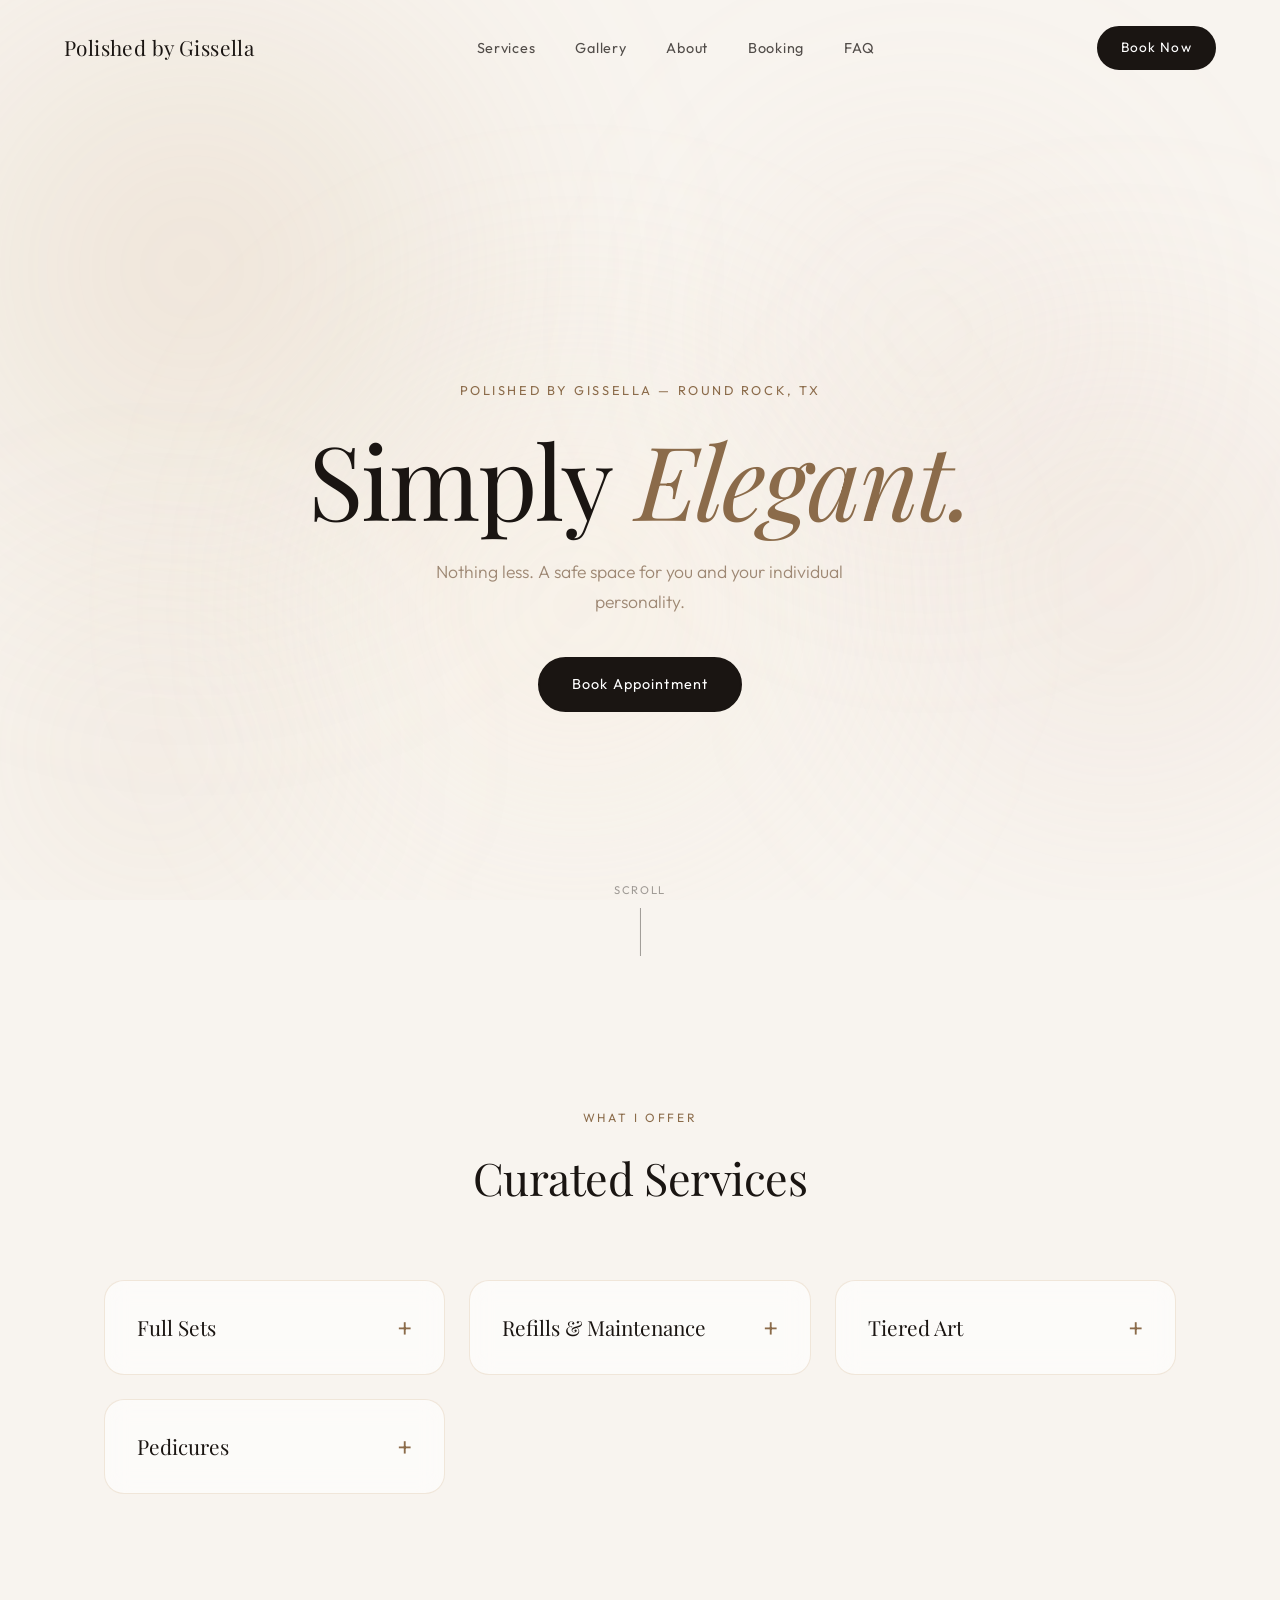
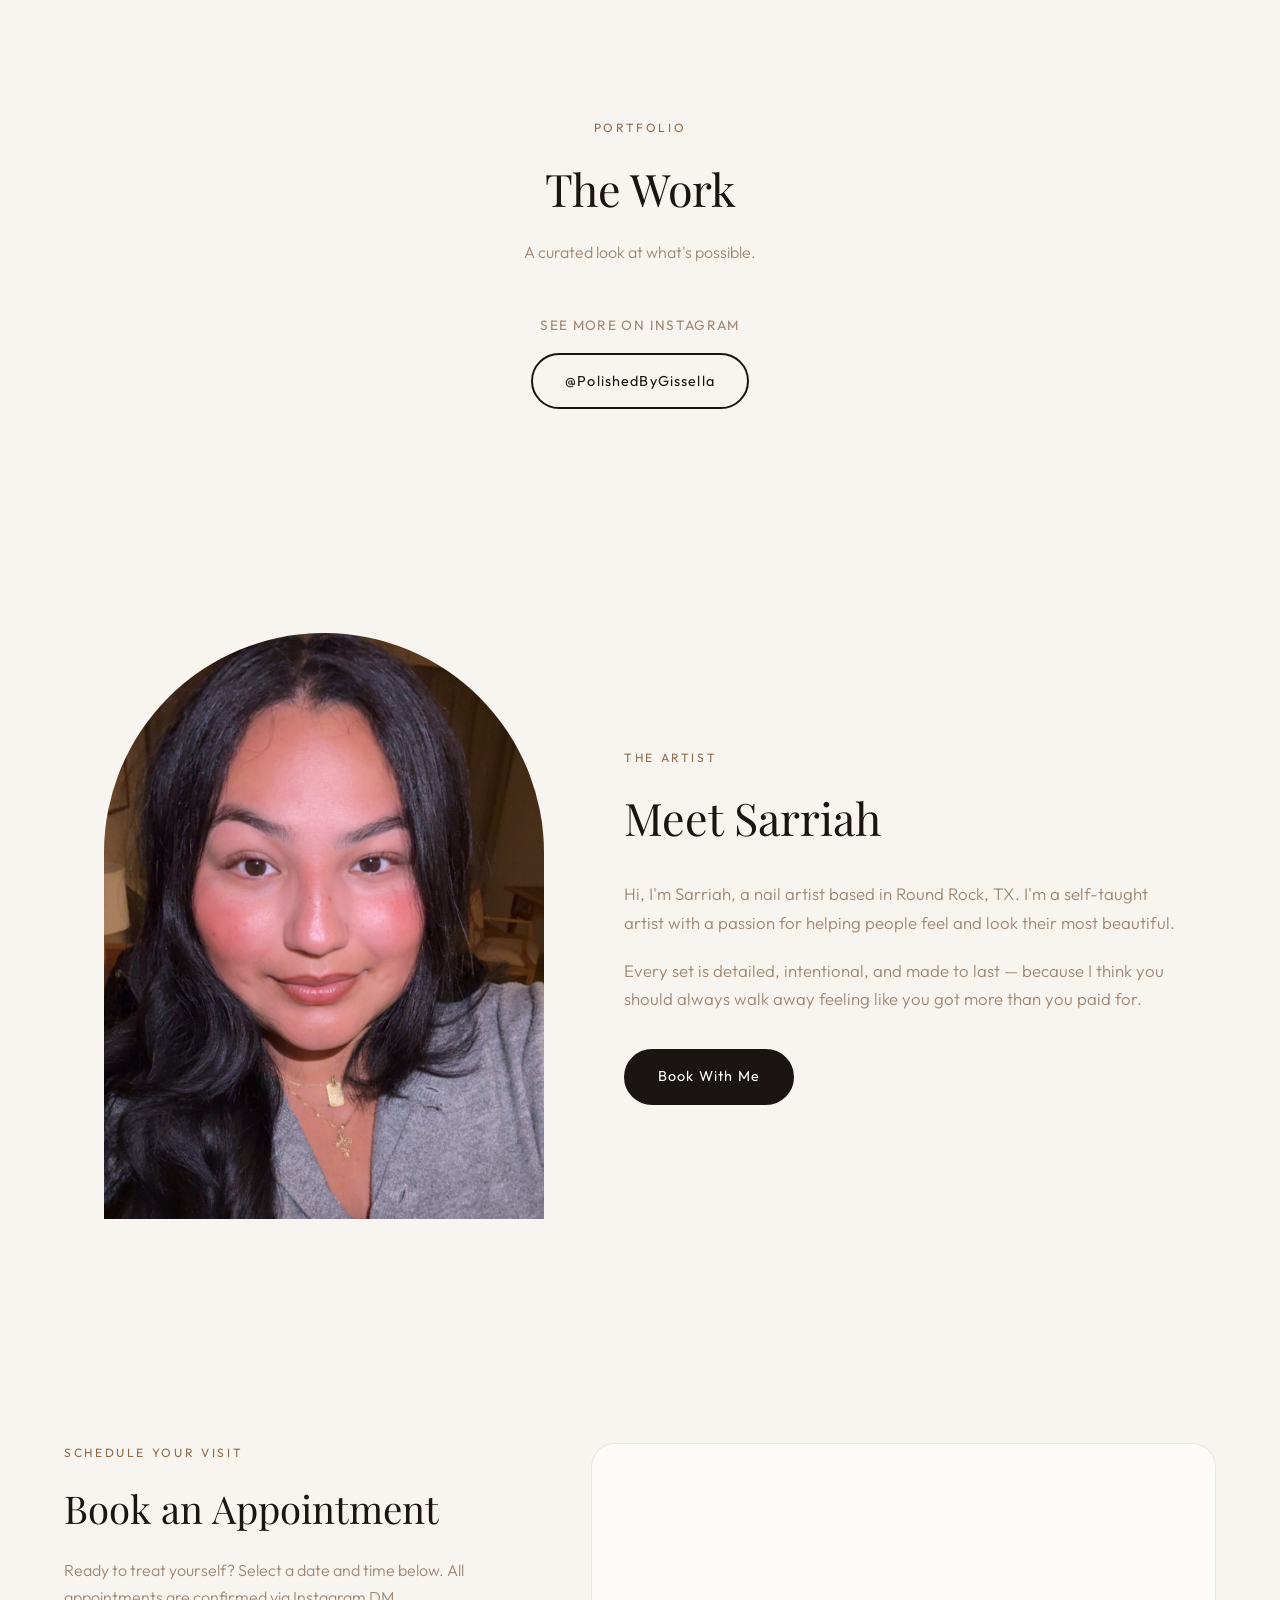
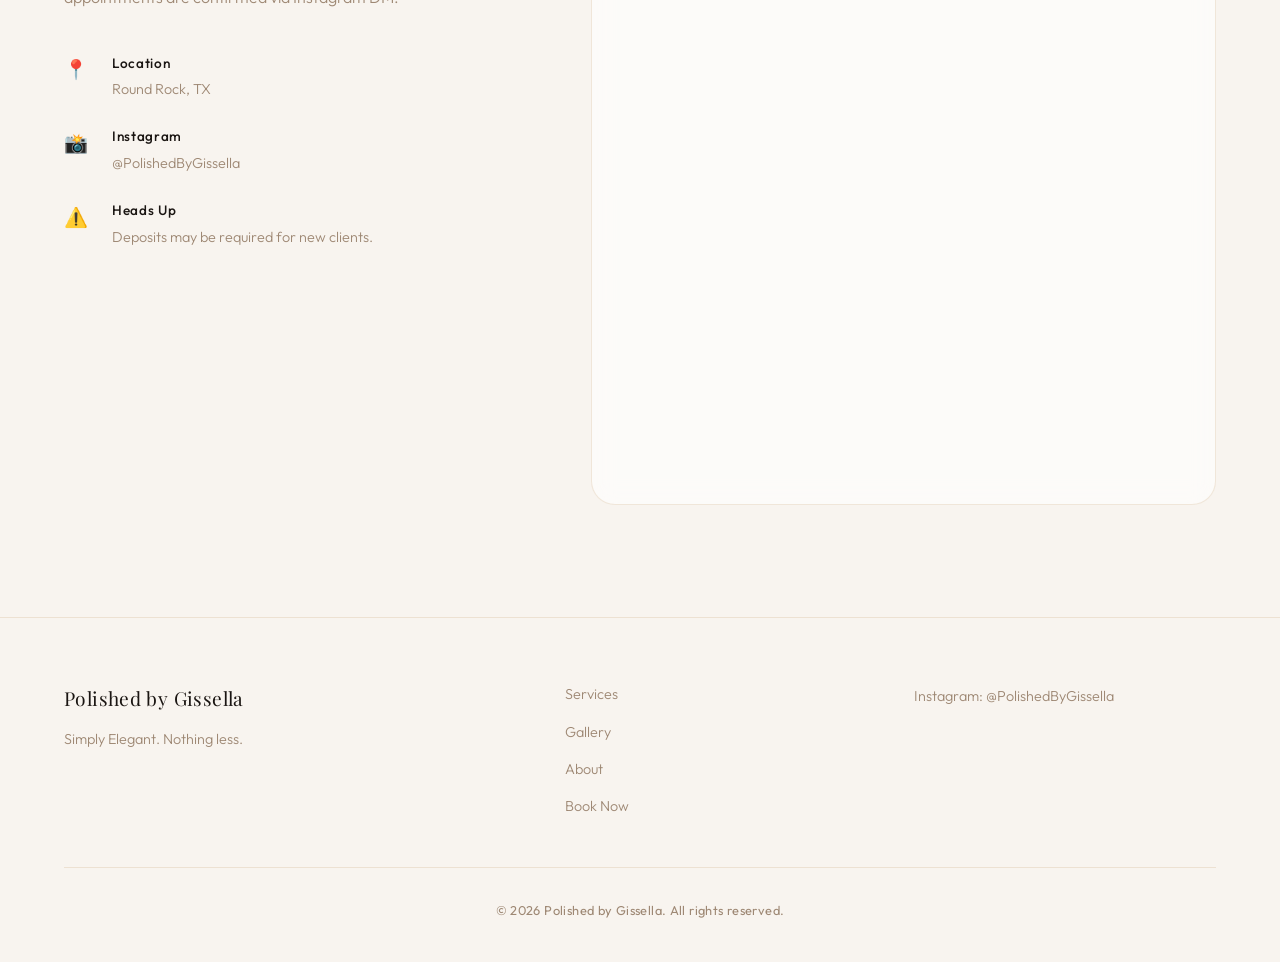
==== index.html @ 9399234a "Add Pedicures, Velvet Hand Treatment, and Polish & Reshape services - New Pedicures card: Dry Russia" ====
<!DOCTYPE html>
<html lang="en">
<head>
    <meta charset="UTF-8">
    <meta name="viewport" content="width=device-width, initial-scale=1.0">
    <title>Polished by Gissella | Simply Elegant</title>

    <!-- ── Open Graph (social media link previews) ── -->
    <!-- IMPORTANT: Replace "https://polishedbygissella.com" with your actual domain once live -->
    <meta property="og:type"        content="website">
    <meta property="og:url"         content="https://polishedbygissella.com/">
    <meta property="og:title"       content="Polished by Gissella | Simply Elegant">
    <meta property="og:description" content="Nail artist based in Round Rock, TX. Gel X, Hard Gel, custom art, and more — at a budget you'll love. Book your appointment today.">
    <meta property="og:image"       content="https://polishedbygissella.com/SarriahClassy.jpeg">
    <meta property="og:image:width"  content="1200">
    <meta property="og:image:height" content="630">
    <meta property="og:site_name"   content="Polished by Gissella">

    <!-- ── Twitter / X Card ── -->
    <meta name="twitter:card"        content="summary_large_image">
    <meta name="twitter:title"       content="Polished by Gissella | Simply Elegant">
    <meta name="twitter:description" content="Nail artist based in Round Rock, TX. Gel X, Hard Gel, custom art, and more — at a budget you'll love. Book your appointment today.">
    <meta name="twitter:image"       content="https://polishedbygissella.com/SarriahClassy.jpeg">

    <!-- ── Local Business Schema ── -->
    <script type="application/ld+json">
    {
      "@context": "https://schema.org",
      "@type": "BeautySalon",
      "name": "Polished by Gissella",
      "description": "Self-taught nail artist based in Round Rock, TX offering Gel X, Hard Gel, Soft Builder Gel, custom nail art, and more at a friendly budget.",
      "url": "https://polishedbygissella.com",
      "logo": "https://polishedbygissella.com/favicon.ico",
      "image": "https://polishedbygissella.com/SarriahClassy.jpeg",
      "telephone": "",
      "priceRange": "$$",
      "address": {
        "@type": "PostalAddress",
        "addressLocality": "Round Rock",
        "addressRegion": "TX",
        "addressCountry": "US"
      },
      "geo": {
        "@type": "GeoCoordinates",
        "latitude": 30.5083,
        "longitude": -97.6789
      },
      "sameAs": [
        "https://www.instagram.com/polishedbygissella"
      ],
      "openingHoursSpecification": {
        "@type": "OpeningHoursSpecification",
        "dayOfWeek": ["Monday","Tuesday","Wednesday","Thursday","Friday","Saturday","Sunday"],
        "description": "By appointment only"
      },
      "hasOfferCatalog": {
        "@type": "OfferCatalog",
        "name": "Nail Services",
        "itemListElement": [
          {
            "@type": "Offer",
            "itemOffered": {
              "@type": "Service",
              "name": "Gel X Full Set",
              "description": "Entire nail extension with a variety of shapes and lengths. Includes all single base solid colors."
            },
            "priceSpecification": {
              "@type": "PriceSpecification",
              "price": "60",
              "priceCurrency": "USD",
              "minPrice": "60"
            }
          },
          {
            "@type": "Offer",
            "itemOffered": {
              "@type": "Service",
              "name": "Hard Gel Full Set",
              "description": "Application on natural nail or extensions. Includes solid colors."
            },
            "priceSpecification": {
              "@type": "PriceSpecification",
              "price": "55",
              "priceCurrency": "USD",
              "minPrice": "55"
            }
          },
          {
            "@type": "Offer",
            "itemOffered": {
              "@type": "Service",
              "name": "Soft Builder Gel Full Set",
              "description": "Rubber based gel on natural nails. Includes solid colors."
            },
            "priceSpecification": {
              "@type": "PriceSpecification",
              "price": "45",
              "priceCurrency": "USD",
              "minPrice": "45"
            }
          },
          {
            "@type": "Offer",
            "itemOffered": {
              "@type": "Service",
              "name": "Hard Gel Refill",
              "description": "Max 2 bookings per set. Includes single base colors."
            },
            "priceSpecification": {
              "@type": "PriceSpecification",
              "price": "45",
              "priceCurrency": "USD",
              "minPrice": "45"
            }
          },
          {
            "@type": "Offer",
            "itemOffered": {
              "@type": "Service",
              "name": "Soft Builder Gel Refill",
              "description": "Max 2 bookings per set. Also used as a Gel X refill."
            },
            "priceSpecification": {
              "@type": "PriceSpecification",
              "price": "35",
              "priceCurrency": "USD",
              "minPrice": "35"
            }
          },
          {
            "@type": "Offer",
            "itemOffered": {
              "@type": "Service",
              "name": "Soak Off / Removal Only",
              "description": "Removal of product along with a dry manicure. My product $20, foreign product $30."
            },
            "priceSpecification": {
              "@type": "PriceSpecification",
              "minPrice": "20",
              "maxPrice": "30",
              "priceCurrency": "USD"
            }
          },
          {
            "@type": "Offer",
            "itemOffered": {
              "@type": "Service",
              "name": "Tiered Nail Art",
              "description": "Custom nail art in 4 tiers ranging from minimal designs to extensive detailed artwork."
            },
            "priceSpecification": {
              "@type": "PriceSpecification",
              "minPrice": "15",
              "priceCurrency": "USD",
              "description": "Starting at base price +$15"
            }
          },
          {
            "@type": "Offer",
            "itemOffered": {
              "@type": "Service",
              "name": "French Tip",
              "description": "Nude color bases with a solid color french tip."
            },
            "priceSpecification": {
              "@type": "PriceSpecification",
              "price": "45",
              "priceCurrency": "USD",
              "minPrice": "45"
            }
          },
          {
            "@type": "Offer",
            "itemOffered": {
              "@type": "Service",
              "name": "Foreign Removal and Full Set",
              "description": "Removal of previous application from another artist followed by a full set."
            },
            "priceSpecification": {
              "@type": "PriceSpecification",
              "price": "45",
              "priceCurrency": "USD",
              "minPrice": "45"
            }
          }
        ]
      }
    }
    </script>

    <link href="https://fonts.googleapis.com/css2?family=Playfair+Display:ital,wght@0,400;0,600;1,400&family=Outfit:wght@300;400;500&display=swap" rel="stylesheet">
    <link rel="icon" type="image/x-icon" href="polishedbygissella.jpg">
    <link rel="stylesheet" href="style.css">
</head>
<body>

    <!-- Page transition overlay -->
    <div class="page-transition" id="pageTransition"></div>

    <!-- Global aura background -->
    <div class="bg-aura" aria-hidden="true">
        <div class="bg-orb bg-orb-1"></div>
        <div class="bg-orb bg-orb-2"></div>
        <div class="bg-orb bg-orb-3"></div>
        <div class="bg-orb bg-orb-4"></div>
        <div class="bg-orb bg-orb-5"></div>
    </div>

    <!-- ========== NAVIGATION ========== -->
    <nav id="navbar">
        <a href="/" class="logo">Polished by Gissella</a>
        <div class="nav-links" id="navLinks">
            <a href="#services">Services</a>
            <a href="#gallery">Gallery</a>
            <a href="#about">About</a>
            <a href="#booking">Booking</a>
            <a href="faq.html">FAQ</a>
        </div>
        <a href="#booking" class="btn btn-nav">Book Now</a>
        <button class="hamburger" id="hamburger" aria-label="Toggle navigation menu">
            <span></span>
            <span></span>
            <span></span>
        </button>
    </nav>

    <!-- ========== HERO ========== -->
    <section class="hero">
        <div class="hero-content">
            <span class="hero-eyebrow reveal-fade">Polished by Gissella — Round Rock, TX</span>
            <h1 class="hero-title">
                <span class="reveal-word">Simply</span> <em class="reveal-word">Elegant.</em>
            </h1>
            <p class="hero-sub reveal-fade" style="--reveal-delay: 0.7s">Nothing less. A safe space for you and your individual personality.</p>
            <a href="#booking" class="btn reveal-fade" style="--reveal-delay: 1s">Book Appointment</a>
        </div>
        <div class="hero-scroll-hint">
            <span>Scroll</span>
            <div class="scroll-line"></div>
        </div>
    </section>

    <!-- ========== SERVICES ========== -->
    <section id="services" class="services fade-in-section">
        <div class="section-header">
            <span class="section-eyebrow">What I Offer</span>
            <h2 class="section-title">Curated Services</h2>
        </div>

        <div class="service-grid">

            <div class="service-card">
                <div class="accordion-header">
                    <h3>Full Sets</h3>
                    <span class="icon">+</span>
                </div>
                <div class="accordion-content">
                    <ul class="service-list">
                        <li>
                            <div class="service-details">
                                <strong>Gel X</strong>
                                Entire nail extension with a variety of shapes & lengths. Includes all single base solid colors.
                            </div>
                            <span class="price">$70+</span>
                        </li>
                        <li>
                            <div class="service-details">
                                <strong>Hard Gel</strong>
                                Application on natural nail. Includes solid colors.
                            </div>
                            <span class="price">$60+</span>
                        </li>
                        <li>
                            <div class="service-details">
                                <strong>Soft Builder Gel</strong>
                                Rubber based gel on natural nails. Includes solid colors.
                            </div>
                            <span class="price">$50+</span>
                        </li>
                    </ul>
                    <div class="service-divider"><span>Also Available</span></div>
                    <ul class="service-list">
                        <li>
                            <div class="service-details">
                                <strong>Velvet Hand Treatment</strong>
                                Sugar scrub, paraffin wax, warm water soak, hand cream &amp; hot towels, and cuticle oil &amp; hand massage.
                            </div>
                            <span class="price">$30</span>
                        </li>
                    </ul>
                </div>
            </div>

            <div class="service-card">
                <div class="accordion-header">
                    <h3>Refills &amp; Maintenance</h3>
                    <span class="icon">+</span>
                </div>
                <div class="accordion-content">
                    <ul class="service-list">
                        <li>
                            <div class="service-details">
                                <strong>Refill | Hard Gel Reset</strong>
                                Max 2 bookings per set. Includes single base colors.
                            </div>
                            <span class="price">$50+</span>
                        </li>
                        <li>
                            <div class="service-details">
                                <strong>Refill | Soft Builder Gel Reset</strong>
                                Max 2 bookings per set. Also used as a Gel X refill.
                            </div>
                            <span class="price">$40+</span>
                        </li>
                        <li>
                            <div class="service-details">
                                <strong>Soak Off/Removal Only</strong>
                                Includes dry manicure. My product: $20 · Foreign product: $30.
                            </div>
                            <span class="price">$20–$30</span>
                        </li>
                    </ul>
                    <div class="service-divider"><span>Also Available</span></div>
                    <ul class="service-list">
                        <li>
                            <div class="service-details">
                                <strong>Velvet Hand Treatment</strong>
                                Sugar scrub, paraffin wax, warm water soak, hand cream &amp; hot towels, and cuticle oil &amp; hand massage.
                            </div>
                            <span class="price">$30</span>
                        </li>
                    </ul>
                </div>
            </div>

            <div class="service-card">
                <div class="accordion-header">
                    <h3>Tiered Art</h3>
                    <span class="icon">+</span>
                </div>
                <div class="accordion-content">
                    <ul class="service-list">
                        <li>
                            <div class="service-details">
                                <strong>Tier 1</strong>
                                Dots, stripes, chrome, cat eye, or simple 2D/3D on 1–2 fingers.
                            </div>
                            <span class="price">Base +$15</span>
                        </li>
                        <li>
                            <div class="service-details">
                                <strong>Tier 2</strong>
                                Everything in Tier 1 plus aura and minimal 2D/3D art on up to 3 fingers.
                            </div>
                            <span class="price">Base +$20</span>
                        </li>
                        <li>
                            <div class="service-details">
                                <strong>Tier 3</strong>
                                Tiers 1 &amp; 2 applied across 4 or more fingers with the addition of foils & stickers.
                            </div>
                            <span class="price">Base +$30</span>
                        </li>
                        <li>
                            <div class="service-details">
                                <strong>Tier 4</strong>
                                Extensive detailed artwork. Please DM inspo before booking.
                            </div>
                            <span class="price">Varies</span>
                        </li>
                    </ul>
                    <div class="service-divider"><span>Also Available</span></div>
                    <ul class="service-list">
                        <li>
                            <div class="service-details">
                                <strong>Velvet Hand Treatment</strong>
                                Sugar scrub, paraffin wax, warm water soak, hand cream &amp; hot towels, and cuticle oil &amp; hand massage.
                            </div>
                            <span class="price">$30</span>
                        </li>
                    </ul>
                </div>
            </div>

            <div class="service-card">
                <div class="accordion-header">
                    <h3>Pedicures</h3>
                    <span class="icon">+</span>
                </div>
                <div class="accordion-content">
                    <div class="service-luxury-note">
                        <strong>Dry Russian Pedicure</strong> — all pedicures use a dry e-file technique for a cleaner, more precise finish and better product adhesion.
                    </div>
                    <ul class="service-list">
                        <li>
                            <div class="service-details">
                                <strong>Basic</strong>
                                Sugar scrub, foot cream, hot towels, and lotion with body oil massage.
                            </div>
                            <span class="price">$80</span>
                        </li>
                        <li>
                            <div class="service-details">
                                <strong>Deluxe</strong>
                                Sugar scrub with citrus oranges, paraffin wax treatment, foot cream with hot towels, and lotion with body oil massage.
                            </div>
                            <span class="price">$100</span>
                        </li>
                        <li>
                            <div class="service-details">
                                <strong>Premiere</strong>
                                Sugar scrub with citrus oranges, hot steam, paraffin wax treatment, foot cream with hot towels, extensive massage with a massage gun, lotion with body oil massage, and complimentary under-eye masks.
                            </div>
                            <span class="price">$120</span>
                        </li>
                    </ul>
                    <div class="service-divider"><span>Also Available</span></div>
                    <ul class="service-list">
                        <li>
                            <div class="service-details">
                                <strong>Polish &amp; Reshape</strong>
                                Shape and polish only — nail-focused refresh, no pedicure.
                            </div>
                            <span class="price">$40</span>
                        </li>
                    </ul>
                </div>
            </div>

        </div>
    </section>

    <!-- ========== GALLERY ========== -->
    <section id="gallery" class="gallery fade-in-section">
        <div class="section-header">
            <span class="section-eyebrow">Portfolio</span>
            <h2 class="section-title">The Work</h2>
            <p class="section-sub">A curated look at what's possible.</p>
        </div>
<behold-widget feed-id="ZrMu24CCkfglsDHA8YZK"></behold-widget>
<script>
  (() => {
    const d=document,s=d.createElement("script");s.type="module";
    s.src="https://w.behold.so/widget.js";d.head.append(s);
  })();
</script>
        <div class="gallery-cta">
            <p>See more on Instagram</p>
            <a href="https://www.instagram.com/polishedbygissella" target="_blank" rel="noopener noreferrer" class="btn btn-outline">@PolishedByGissella</a>
        </div>
    </section>

    <!-- ========== ABOUT ========== -->
    <section id="about" class="about fade-in-section">
        <div class="about-image">
            <img src="sarriahPFP.jpg" alt="Sarriah, Nail Artist at Polished by Gissella">
        </div>
        <div class="about-text">
            <span class="section-eyebrow">The Artist</span>
            <h2>Meet Sarriah</h2>
<p>Hi, I'm Sarriah, a nail artist based in Round Rock, TX. I'm a self-taught artist with a passion for helping people feel and look their most beautiful.</p>
<p>Every set is detailed, intentional, and made to last — because I think you should always walk away feeling like you got more than you paid for.</p>
<a href="#booking" class="btn">Book With Me</a>
        </div>
    </section>

    <!-- ========== BOOKING ========== -->
    <section id="booking" class="booking fade-in-section">
      <div class="booking-inner">
        <div class="booking-info">
            <span class="section-eyebrow">Schedule Your Visit</span>
            <h2>Book an Appointment</h2>
            <p>Ready to treat yourself? Select a date and time below. All appointments are confirmed via Instagram DM.</p>

            <div class="booking-details">
                <div class="booking-detail-item">
                    <span class="detail-icon">&#x1F4CD;</span>
                    <div>
                        <strong>Location</strong>
                        <p>Round Rock, TX</p>
                    </div>
                </div>
                <div class="booking-detail-item">
                    <span class="detail-icon">&#x1F4F8;</span>
                    <div>
                        <strong>Instagram</strong>
                        <p>@PolishedByGissella</p>
                    </div>
                </div>
                <div class="booking-detail-item">
                    <span class="detail-icon">&#x26A0;&#xFE0F;</span>
                    <div>
                        <strong>Heads Up</strong>
                        <p>Deposits may be required for new clients.</p>
                    </div>
                </div>
            </div>
        </div>

        <div class="booking-widget">
            <div class="calendly-inline-widget"
                 data-url="https://calendly.com/polishedbygissella?hide_gdpr_banner=1&background_color=f8f4ef&text_color=1a1512&primary_color=8b6b4a"
                 style="min-width:320px;height:660px;">
            </div>
            <script type="text/javascript" src="https://assets.calendly.com/assets/external/widget.js" async></script>
        </div>
      </div><!-- /.booking-inner -->
    </section>

    <!-- ========== FOOTER ========== -->
    <footer>
        <div class="footer-content">
            <div class="footer-brand">
                <a href="/" class="logo">Polished by Gissella</a>
                <p>Simply Elegant. Nothing less.</p>
            </div>
            <nav class="footer-links" aria-label="Footer navigation">
                <a href="#services">Services</a>
                <a href="#gallery">Gallery</a>
                <a href="#about">About</a>
                <a href="#booking">Book Now</a>
            </nav>
            <div class="footer-social">
                <a href="https://www.instagram.com/polishedbygissella" target="_blank" rel="noopener noreferrer">Instagram: @PolishedByGissella</a>
            </div>
        </div>
        <div class="footer-bottom">
            <p>&copy; 2026 Polished by Gissella. All rights reserved.</p>
        </div>
    </footer>

    <script src="script.js"></script>
</body>
</html>
---- style.css ----
/* ============================================
   POLISHED BY GISSELLA — Style Sheet
   ============================================ */

/* ============================================
   CUSTOM CURSOR
   ============================================ */

/* Main dot */
.cursor-dot {
    position: fixed;
    top: 0;
    left: 0;
    width: 8px;
    height: 8px;
    background: var(--gold, #C9A87C);
    border-radius: 50%;
    pointer-events: none;
    z-index: 9999;
    transition: width 0.2s, height 0.2s, background 0.2s;
    will-change: transform;
}

.cursor-dot.cursor-hover {
    width: 5px;
    height: 5px;
    background: var(--accent, #8B6B4A);
}


/* Trail particles */
.cursor-trail {
    position: fixed;
    top: 0;
    left: 0;
    border-radius: 50%;
    pointer-events: none;
    z-index: 9997;
    background: radial-gradient(circle, rgba(201, 168, 124, 0.7) 0%, rgba(201, 168, 124, 0) 70%);
    transform: translate(-50%, -50%) scale(1);
    opacity: 1;
    transition: transform 0.7s ease-out, opacity 0.7s ease-out;
    will-change: transform, opacity;
}

.cursor-trail--fade {
    transform: translate(-50%, -50%) scale(2.5);
    opacity: 0;
}

/* --- Variables --- */
:root {
    --bg:          #F8F4EF;
    --dark:        #1A1512;
    --accent:      #8B6B4A;
    --gold:        #C9A87C;
    --muted:       #9E8874;
    --card-bg:     rgba(255, 255, 255, 0.6);
    --card-border: rgba(201, 168, 124, 0.25);
    --nav-bg:      rgba(248, 244, 239, 0.88);
    --transition:  0.35s cubic-bezier(0.4, 0, 0.2, 1);
}

/* ============================================
   PAGE TRANSITION OVERLAY
   ============================================ */
.page-transition {
    position: fixed;
    inset: 0;
    background: var(--bg);
    z-index: 99999;
    pointer-events: none;
    opacity: 0;
    transition: opacity 0.5s cubic-bezier(0.4, 0, 0.2, 1);
}

.page-transition.active {
    opacity: 1;
    pointer-events: all;
}

/* ============================================
   TEXT REVEAL ANIMATIONS
   ============================================ */

/* Word slide-up reveal */
.reveal-word {
    display: inline-block;
    opacity: 0;
    transform: translateY(40px);
    animation: wordReveal 0.9s cubic-bezier(0.16, 1, 0.3, 1) forwards;
}

.hero-title .reveal-word:nth-child(1) { animation-delay: 0.2s; }
.hero-title .reveal-word:nth-child(2) { animation-delay: 0.42s; }

@keyframes wordReveal {
    to {
        opacity: 1;
        transform: translateY(0);
    }
}

/* Fade-up for eyebrow, subtitle, button */
.reveal-fade {
    opacity: 0;
    transform: translateY(20px);
    animation: fadeReveal 0.8s cubic-bezier(0.16, 1, 0.3, 1) forwards;
    animation-delay: var(--reveal-delay, 0.1s);
}

.hero-eyebrow.reveal-fade { --reveal-delay: 0.05s; }

@keyframes fadeReveal {
    to {
        opacity: 1;
        transform: translateY(0);
    }
}

/* --- Reset --- */
*, *::before, *::after {
    margin: 0;
    padding: 0;
    box-sizing: border-box;
}

html {
    scroll-behavior: smooth;
    background-color: var(--bg); /* Base canvas so orbs have something to sit on */
}

body {
    background-color: transparent; /* Let html bg show; orbs sit above it */
    color: var(--dark);
    font-family: 'Outfit', sans-serif;
    line-height: 1.7;
    overflow-x: hidden;
}

img {
    display: block;
    max-width: 100%;
}

h1, h2, h3 {
    font-family: 'Playfair Display', serif;
    font-weight: 400;
    color: var(--dark);
}

a {
    color: inherit;
    text-decoration: none;
}

/* ============================================
   NAVIGATION
   ============================================ */
#navbar {
    display: flex;
    align-items: center;
    justify-content: space-between;
    flex-wrap: nowrap;
    gap: 1rem;
    padding: 1.6rem 5%;
    position: fixed;
    top: 0;
    width: 100%;
    z-index: 100;
    transition: background var(--transition), box-shadow var(--transition), padding var(--transition);
}

#navbar.scrolled {
    background: var(--nav-bg);
    backdrop-filter: blur(16px);
    -webkit-backdrop-filter: blur(16px);
    box-shadow: 0 1px 0 var(--card-border);
    padding: 1.1rem 5%;
}

.logo {
    font-family: 'Playfair Display', serif;
    font-size: 1.3rem;
    letter-spacing: 0.02em;
    white-space: nowrap;
}

.nav-links {
    display: flex;
    gap: 2.5rem;
}

.nav-links a {
    font-size: 0.9rem;
    font-weight: 400;
    letter-spacing: 0.05em;
    color: var(--dark);
    opacity: 0.75;
    transition: opacity var(--transition);
}

.nav-links a:hover {
    opacity: 1;
}

/* Shared button styles */
.btn {
    display: inline-block;
    padding: 0.85rem 2rem;
    background: var(--dark);
    color: #fff;
    border-radius: 50px;
    font-family: 'Outfit', sans-serif;
    font-size: 0.9rem;
    font-weight: 400;
    letter-spacing: 0.08em;
    cursor: pointer;
    border: 2px solid var(--dark);
    transition: background var(--transition), color var(--transition), transform var(--transition);
}

.btn:hover {
    background: var(--accent);
    border-color: var(--accent);
    transform: translateY(-2px);
}

.btn-nav {
    padding: 0.55rem 1.4rem;
    font-size: 0.85rem;
}

.btn-outline {
    background: transparent;
    color: var(--dark);
}

.btn-outline:hover {
    background: var(--dark);
    color: #fff;
}

/* Hamburger */
.hamburger {
    display: none;
    flex-direction: column;
    gap: 5px;
    background: none;
    border: none;
    cursor: pointer;
    padding: 4px;
    z-index: 101;
}

.hamburger span {
    display: block;
    width: 24px;
    height: 2px;
    background: var(--dark);
    border-radius: 2px;
    transition: transform var(--transition), opacity var(--transition);
}

.hamburger.open span:nth-child(1) { transform: translateY(7px) rotate(45deg); }
.hamburger.open span:nth-child(2) { opacity: 0; }
.hamburger.open span:nth-child(3) { transform: translateY(-7px) rotate(-45deg); }

/* ============================================
   GLOBAL AURA BACKGROUND
   ============================================ */
.bg-aura {
    position: fixed;
    inset: 0;
    z-index: 0;
    pointer-events: none;
    overflow: hidden;
}

/* All page content must sit above the aura layer */
#navbar,
.hero,
.services,
.gallery,
.about,
.booking,
.page-hero,
.faq-section,
.faq-cta,
footer {
    position: relative;
    z-index: 1;
}

.bg-orb {
    position: absolute;
    border-radius: 50%;
    filter: blur(100px);
    will-change: transform;
}

.bg-orb-1 {
    width: 70vw;
    height: 70vw;
    background: radial-gradient(circle, rgba(201, 168, 124, 0.22) 0%, transparent 65%);
    top: -20%;
    left: -20%;
    animation: bgDrift1 22s infinite alternate ease-in-out;
}

.bg-orb-2 {
    width: 55vw;
    height: 55vw;
    background: radial-gradient(circle, rgba(224, 190, 172, 0.2) 0%, transparent 65%);
    top: 25%;
    right: -15%;
    animation: bgDrift2 28s infinite alternate-reverse ease-in-out;
}

.bg-orb-3 {
    width: 60vw;
    height: 60vw;
    background: radial-gradient(circle, rgba(248, 232, 208, 0.28) 0%, transparent 65%);
    bottom: -10%;
    left: 15%;
    animation: bgDrift3 20s infinite alternate ease-in-out;
}

.bg-orb-4 {
    width: 40vw;
    height: 40vw;
    background: radial-gradient(circle, rgba(201, 168, 124, 0.14) 0%, transparent 65%);
    top: 55%;
    left: -8%;
    animation: bgDrift4 25s infinite alternate-reverse ease-in-out;
}

.bg-orb-5 {
    width: 45vw;
    height: 45vw;
    background: radial-gradient(circle, rgba(232, 205, 185, 0.16) 0%, transparent 65%);
    top: 5%;
    right: 5%;
    animation: bgDrift5 32s infinite alternate ease-in-out;
}

@keyframes bgDrift1 {
    0%   { transform: translate(0, 0)      scale(1); }
    100% { transform: translate(60px, 80px) scale(1.15); }
}
@keyframes bgDrift2 {
    0%   { transform: translate(0, 0)       scale(1); }
    100% { transform: translate(-55px, 65px) scale(1.1); }
}
@keyframes bgDrift3 {
    0%   { transform: translate(0, 0)       scale(1); }
    100% { transform: translate(45px, -70px) scale(1.12); }
}
@keyframes bgDrift4 {
    0%   { transform: translate(0, 0)        scale(1.05); }
    100% { transform: translate(75px, -45px) scale(1); }
}
@keyframes bgDrift5 {
    0%   { transform: translate(0, 0)        scale(1); }
    100% { transform: translate(-65px, 55px) scale(1.08); }
}

/* ============================================
   HERO
   ============================================ */
.hero {
    position: relative;
    min-height: 100vh;
    display: flex;
    align-items: center;
    justify-content: center;
}

.hero-content {
    position: relative;
    z-index: 1;
    text-align: center;
    padding: 0 1.5rem;
    max-width: 780px;
}

.hero-eyebrow {
    display: block;
    font-size: 0.8rem;
    font-weight: 400;
    letter-spacing: 0.2em;
    text-transform: uppercase;
    color: var(--accent);
    margin-bottom: 1.5rem;
}

.hero-title {
    font-size: clamp(3.5rem, 8vw, 7.5rem);
    line-height: 1.05;
    letter-spacing: -0.02em;
    margin-bottom: 1.5rem;
}

.hero-title em {
    font-style: italic;
    color: var(--accent);
}

.hero-sub {
    font-size: 1.1rem;
    font-weight: 300;
    color: var(--muted);
    margin-bottom: 2.5rem;
    max-width: 480px;
    margin-left: auto;
    margin-right: auto;
}

.hero-scroll-hint {
    position: absolute;
    bottom: 2.5rem;
    left: 50%;
    transform: translateX(-50%);
    display: flex;
    flex-direction: column;
    align-items: center;
    gap: 0.5rem;
    opacity: 0.4;
    font-size: 0.7rem;
    letter-spacing: 0.15em;
    text-transform: uppercase;
}

.scroll-line {
    width: 1px;
    height: 48px;
    background: var(--dark);
    animation: scrollPulse 2s infinite;
}

@keyframes scrollPulse {
    0%, 100% { transform: scaleY(1); opacity: 1; }
    50%       { transform: scaleY(0.5); opacity: 0.3; }
}

/* ============================================
   SECTION SHARED STYLES
   ============================================ */
.section-header {
    text-align: center;
    margin-bottom: 4rem;
}

.section-eyebrow {
    display: block;
    font-size: 0.75rem;
    font-weight: 400;
    letter-spacing: 0.22em;
    text-transform: uppercase;
    color: var(--accent);
    margin-bottom: 0.75rem;
}

.section-title {
    font-size: clamp(2rem, 4vw, 2.8rem);
    letter-spacing: -0.01em;
}

.section-sub {
    font-size: 1rem;
    color: var(--muted);
    font-weight: 300;
    margin-top: 0.75rem;
}

/* Fade-in animation */
.fade-in-section {
    opacity: 0;
    transform: translateY(30px);
    transition: opacity 0.7s ease, transform 0.7s ease;
}

.fade-in-section.visible {
    opacity: 1;
    transform: translateY(0);
}

/* ============================================
   SERVICES
   ============================================ */
.services {
    padding: 7rem 5%;
    max-width: 1200px;
    margin: 0 auto;
}

.service-grid {
    display: grid;
    grid-template-columns: repeat(auto-fit, minmax(300px, 1fr));
    gap: 1.5rem;
}

.service-card {
    background: var(--card-bg);
    border-radius: 20px;
    border: 1px solid var(--card-border);
    backdrop-filter: blur(12px);
    -webkit-backdrop-filter: blur(12px);
    overflow: hidden;
    transition: transform var(--transition), box-shadow var(--transition);
}

.service-card:hover {
    transform: translateY(-4px);
    box-shadow: 0 16px 40px rgba(139, 107, 74, 0.1);
}

.accordion-header {
    padding: 1.8rem 2rem;
    display: flex;
    justify-content: space-between;
    align-items: center;
    cursor: pointer;
    user-select: none;
}

.accordion-header h3 {
    font-size: 1.3rem;
    margin: 0;
}

.icon {
    font-size: 1.8rem;
    font-weight: 300;
    color: var(--accent);
    line-height: 1;
    transition: transform var(--transition);
}

.service-card.active .icon {
    transform: rotate(45deg);
}

.accordion-content {
    max-height: 0;
    overflow: hidden;
    opacity: 0;
    padding: 0 2rem;
    transition: max-height 0.4s ease-out, opacity 0.4s ease-out;
}

.service-card.active .accordion-content {
    opacity: 1;
    padding-bottom: 1.8rem;
}

/* Pedicure / luxury note */
.service-luxury-note {
    border-left: 3px solid var(--gold);
    background: rgba(201, 168, 124, 0.08);
    border-radius: 0 8px 8px 0;
    padding: 0.75rem 1rem;
    margin-bottom: 1.2rem;
    font-size: 0.85rem;
    color: var(--muted);
    font-weight: 300;
    line-height: 1.6;
}

.service-luxury-note strong {
    color: var(--accent);
    font-weight: 500;
}

/* Divider between service groups within a card */
.service-divider {
    display: flex;
    align-items: center;
    gap: 0.75rem;
    margin: 1rem 0 0.25rem;
}

.service-divider::before,
.service-divider::after {
    content: '';
    flex: 1;
    height: 1px;
    background: rgba(139, 107, 74, 0.15);
}

.service-divider span {
    font-size: 0.7rem;
    font-weight: 500;
    letter-spacing: 0.18em;
    text-transform: uppercase;
    color: var(--accent);
    white-space: nowrap;
}

.service-list {
    list-style: none;
}

.service-list li {
    display: flex;
    justify-content: space-between;
    align-items: flex-start;
    padding: 1rem 0;
    border-bottom: 1px solid rgba(139, 107, 74, 0.1);
}

.service-list li:last-child {
    border-bottom: none;
}

.service-details {
    padding-right: 1.5rem;
    font-size: 0.9rem;
    color: var(--muted);
}

.service-details strong {
    display: block;
    font-weight: 500;
    color: var(--dark);
    margin-bottom: 0.2rem;
    font-size: 0.95rem;
}

.price {
    font-weight: 500;
    color: var(--accent);
    white-space: nowrap;
    font-size: 0.95rem;
}

/* ============================================
   GALLERY
   ============================================ */
.gallery {
    padding: 7rem 5%;
}

.gallery .section-header {
    max-width: 1200px;
    margin-left: auto;
    margin-right: auto;
    margin-bottom: 3rem;
}

.gallery-grid {
    display: grid;
    grid-template-columns: repeat(3, 1fr);
    grid-template-rows: 280px 280px 280px;
    gap: 12px;
    max-width: 1200px;
    margin: 0 auto 3rem;
}

.gallery-item {
    position: relative;
    overflow: hidden;
    border-radius: 16px;
    background: var(--card-border);
}

.gallery-item.tall {
    grid-row: span 2;
}

.gallery-item.wide {
    grid-column: span 2;
}

.gallery-item img {
    width: 100%;
    height: 100%;
    object-fit: cover;
    transition: transform 0.6s ease;
}

.gallery-item:hover img {
    transform: scale(1.05);
}

.gallery-overlay {
    position: absolute;
    inset: 0;
    background: linear-gradient(to top, rgba(26, 21, 18, 0.3), transparent 60%);
    opacity: 0;
    transition: opacity var(--transition);
}

.gallery-item:hover .gallery-overlay {
    opacity: 1;
}

.gallery-cta {
    display: flex;
    flex-direction: column;
    align-items: center;
    gap: 1rem;
    max-width: 1200px;
    margin: 0 auto;
    text-align: center;
}

.gallery-cta p {
    font-size: 0.85rem;
    letter-spacing: 0.1em;
    text-transform: uppercase;
    color: var(--muted);
}

/* ============================================
   ABOUT
   ============================================ */
.about {
    display: flex;
    align-items: center;
    gap: 5rem;
    padding: 7rem 5%;
    max-width: 1200px;
    margin: 0 auto;
}

.about-image {
    flex: 1;
    min-width: 0;
    max-width: 440px;
    aspect-ratio: 3 / 4;
    border-radius: 220px 220px 0 0;
    overflow: hidden;
    background: #e8dfd3;
    flex-shrink: 0;
}

.about-image img {
    width: 100%;
    height: 100%;
    object-fit: cover;
    object-position: top center;
}

.about-text {
    flex: 1;
    min-width: 0;
}

.about-text h2 {
    font-size: clamp(2rem, 3.5vw, 2.8rem);
    margin-bottom: 1.5rem;
}

.about-text p {
    color: var(--muted);
    font-weight: 300;
    font-size: 1.05rem;
    margin-bottom: 1.2rem;
}

.about-text .btn {
    margin-top: 1rem;
}

/* ============================================
   BOOKING
   ============================================ */
.booking {
    padding: 7rem 5%;
}

.booking-inner {
    display: grid;
    grid-template-columns: 1fr 1.4fr;
    gap: 5rem;
    align-items: start;
    max-width: 1200px;
    margin: 0 auto;
}

.booking-info h2 {
    font-size: clamp(1.8rem, 3vw, 2.5rem);
    margin: 0.75rem 0 1rem;
}

.booking-info > p {
    color: var(--muted);
    font-weight: 300;
    font-size: 1rem;
    margin-bottom: 2.5rem;
}

.booking-details {
    display: flex;
    flex-direction: column;
    gap: 1.5rem;
}

.booking-detail-item {
    display: flex;
    align-items: flex-start;
    gap: 1rem;
}

.detail-icon {
    font-size: 1.2rem;
    width: 2rem;
    flex-shrink: 0;
    padding-top: 0.1rem;
}

.booking-detail-item strong {
    display: block;
    font-size: 0.85rem;
    font-weight: 500;
    letter-spacing: 0.05em;
    margin-bottom: 0.15rem;
}

.booking-detail-item p {
    font-size: 0.9rem;
    color: var(--muted);
    font-weight: 300;
}

.booking-widget {
    background: var(--card-bg);
    border: 1px solid var(--card-border);
    border-radius: 24px;
    overflow: hidden;
    backdrop-filter: blur(12px);
    -webkit-backdrop-filter: blur(12px);
}

/* ============================================
   FOOTER
   ============================================ */
footer {
    border-top: 1px solid var(--card-border);
    padding: 4rem 5% 2.5rem;
}

.footer-content {
    max-width: 1200px;
    margin: 0 auto;
    display: grid;
    grid-template-columns: 1.5fr 1fr 1fr;
    gap: 3rem;
    padding-bottom: 3rem;
    border-bottom: 1px solid var(--card-border);
}

.footer-brand .logo {
    display: inline-block;
    font-size: 1.2rem;
    margin-bottom: 0.75rem;
}

.footer-brand p {
    font-size: 0.9rem;
    color: var(--muted);
    font-weight: 300;
}

.footer-links {
    display: flex;
    flex-direction: column;
    gap: 0.8rem;
}

.footer-links a {
    font-size: 0.9rem;
    color: var(--muted);
    font-weight: 300;
    transition: color var(--transition);
}

.footer-links a:hover {
    color: var(--dark);
}

.footer-social a {
    font-size: 0.9rem;
    color: var(--muted);
    font-weight: 300;
    transition: color var(--transition);
}

.footer-social a:hover {
    color: var(--dark);
}

.footer-bottom {
    max-width: 1200px;
    margin: 0 auto;
    padding-top: 2rem;
    text-align: center;
    font-size: 0.8rem;
    color: var(--muted);
    letter-spacing: 0.03em;
}

/* ============================================
   RESPONSIVE — TABLET (≤ 900px)
   ============================================ */
@media (max-width: 900px) {
    .about {
        flex-direction: column;
        gap: 3rem;
        text-align: center;
    }

    .about-image {
        max-width: 340px;
        margin: 0 auto;
    }

    .booking {
        padding: 5rem 5%;
    }

    .booking-inner {
        grid-template-columns: 1fr;
        gap: 3rem;
    }

    .footer-content {
        grid-template-columns: 1fr 1fr;
        gap: 2rem;
    }

    .footer-brand {
        grid-column: span 2;
    }
}

/* ============================================
   RESPONSIVE — MOBILE (≤ 640px)
   ============================================ */
@media (max-width: 640px) {
    /* Nav */
    .nav-links {
        display: none;
        flex-direction: column;
        position: fixed;
        top: 0;
        left: 0;
        width: 100%;
        height: 100dvh;
        background: var(--bg);
        align-items: center;
        justify-content: center;
        gap: 2.5rem;
        z-index: 99;
    }

    .nav-links.open {
        display: flex;
    }

    .nav-links a {
        font-size: 1.5rem;
        opacity: 1;
    }

    .btn-nav {
        display: none;
    }

    .hamburger {
        display: flex;
    }

    /* Hero */
    .hero-title {
        font-size: clamp(3rem, 13vw, 4.5rem);
    }

    /* Gallery */
    .gallery-grid {
        grid-template-columns: 1fr 1fr;
        grid-template-rows: auto;
    }

    .gallery-item.tall {
        grid-row: span 1;
    }

    .gallery-item.wide {
        grid-column: span 2;
    }

    /* Services */
    .service-grid {
        grid-template-columns: 1fr;
    }

    /* About */
    .about {
        padding: 5rem 5%;
    }

    /* Footer */
    .footer-content {
        grid-template-columns: 1fr;
    }

    .footer-brand {
        grid-column: span 1;
    }
}
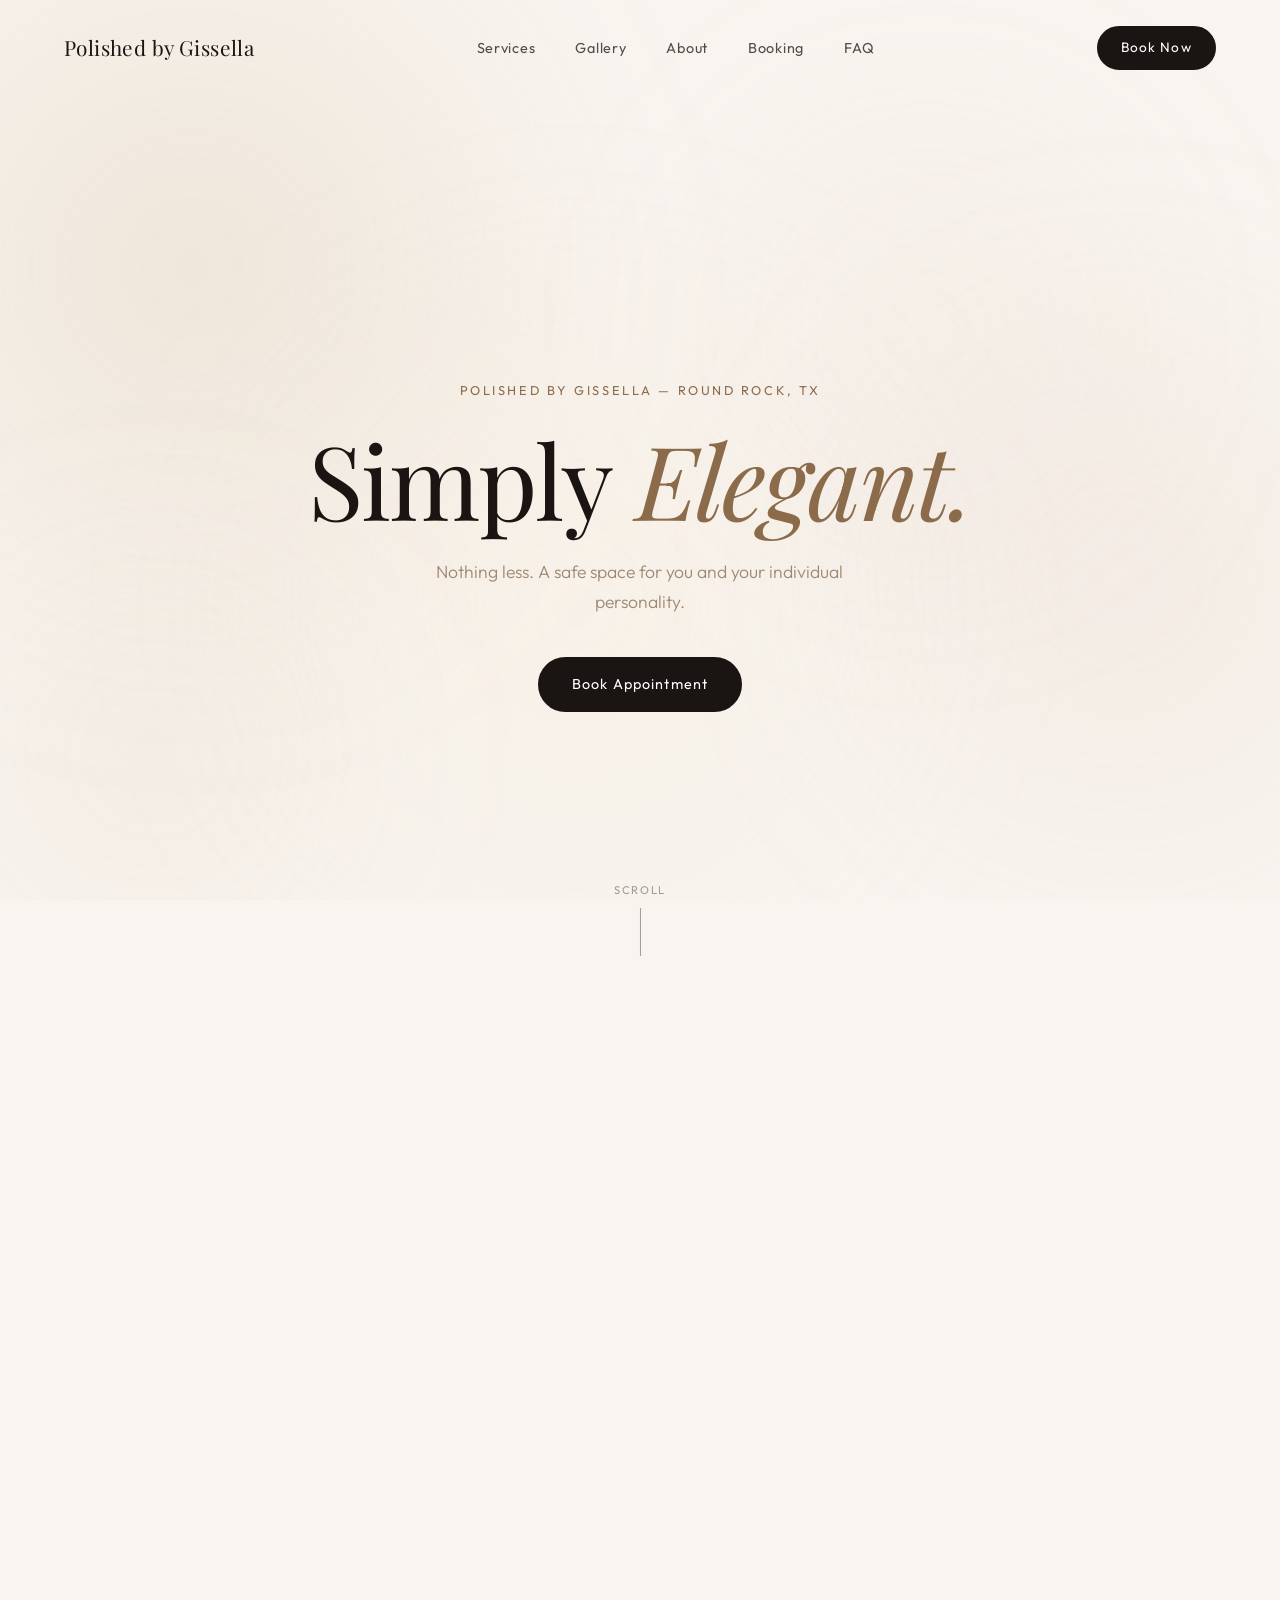
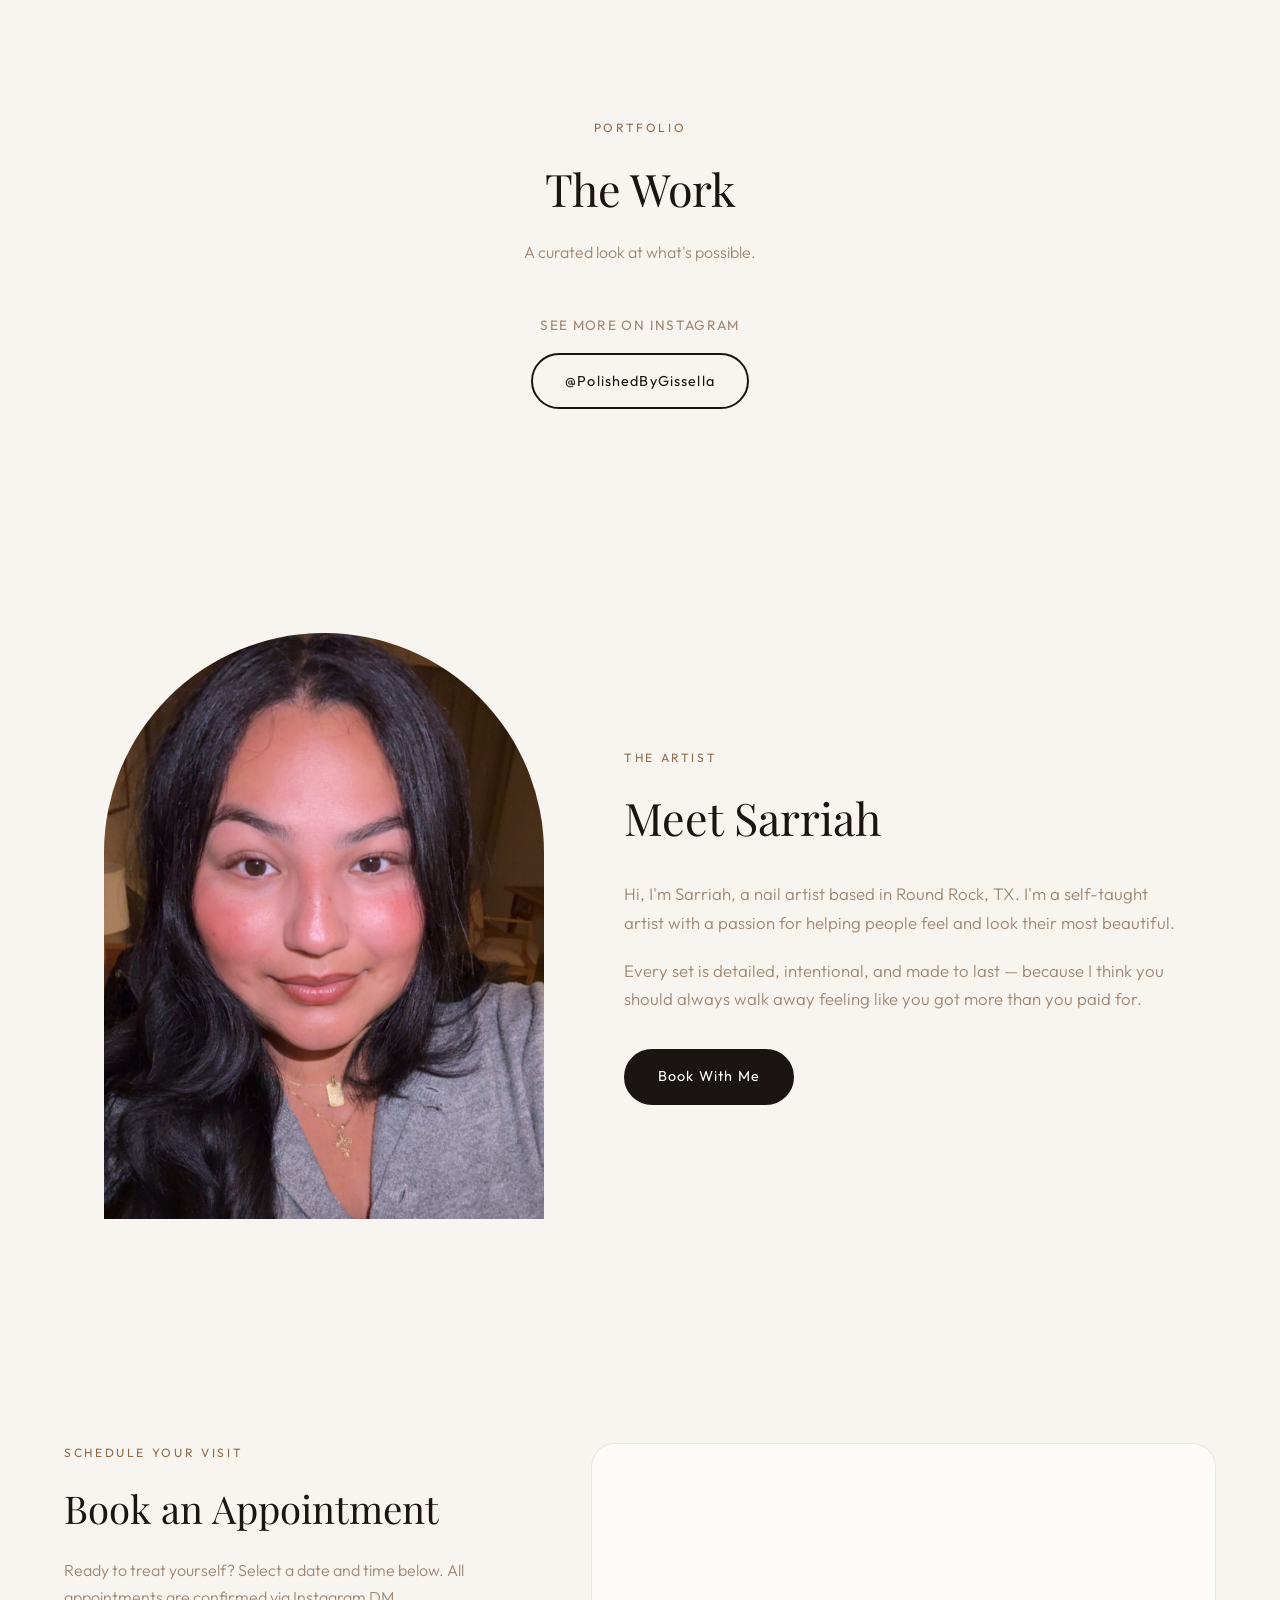
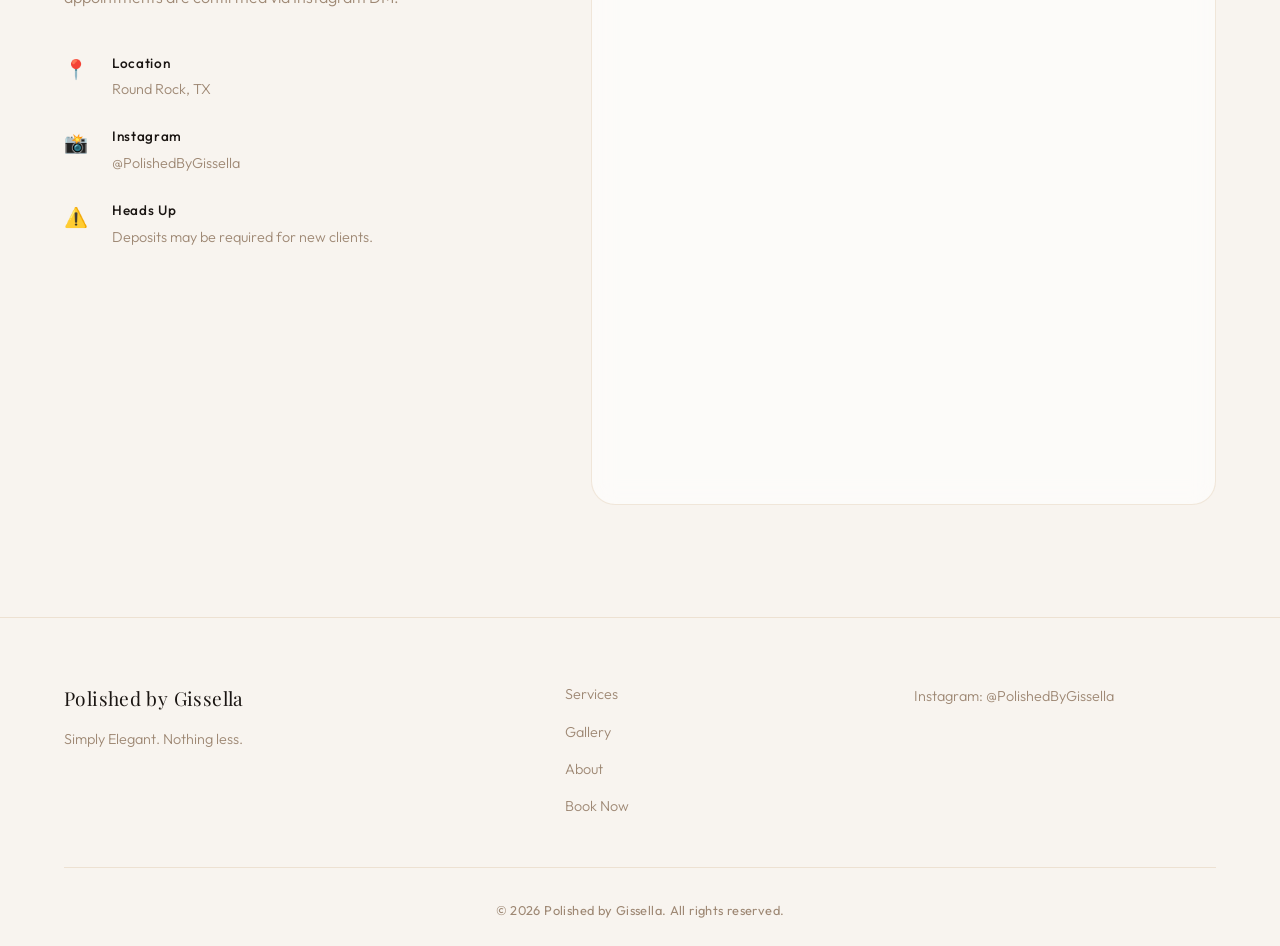
==== commit 31ff3b9a: "Add Russian Manicure included note to all service cards Adds a gold callout block to Full Sets, Refi" ====
--- a/index.html
+++ b/index.html
@@ -255,6 +255,9 @@
                     <span class="icon">+</span>
                 </div>
                 <div class="accordion-content">
+                    <div class="service-luxury-note">
+                        <strong>Russian Manicure included</strong> — precise e-file cuticle prep for cleaner lines, better adhesion, and longer wear.
+                    </div>
                     <ul class="service-list">
                         <li>
                             <div class="service-details">
@@ -297,6 +300,9 @@
                     <span class="icon">+</span>
                 </div>
                 <div class="accordion-content">
+                    <div class="service-luxury-note">
+                        <strong>Russian Manicure included</strong> — precise e-file cuticle prep for cleaner lines, better adhesion, and longer wear.
+                    </div>
                     <ul class="service-list">
                         <li>
                             <div class="service-details">
@@ -339,6 +345,9 @@
                     <span class="icon">+</span>
                 </div>
                 <div class="accordion-content">
+                    <div class="service-luxury-note">
+                        <strong>Russian Manicure included</strong> — precise e-file cuticle prep for cleaner lines, better adhesion, and longer wear.
+                    </div>
                     <ul class="service-list">
                         <li>
                             <div class="service-details">
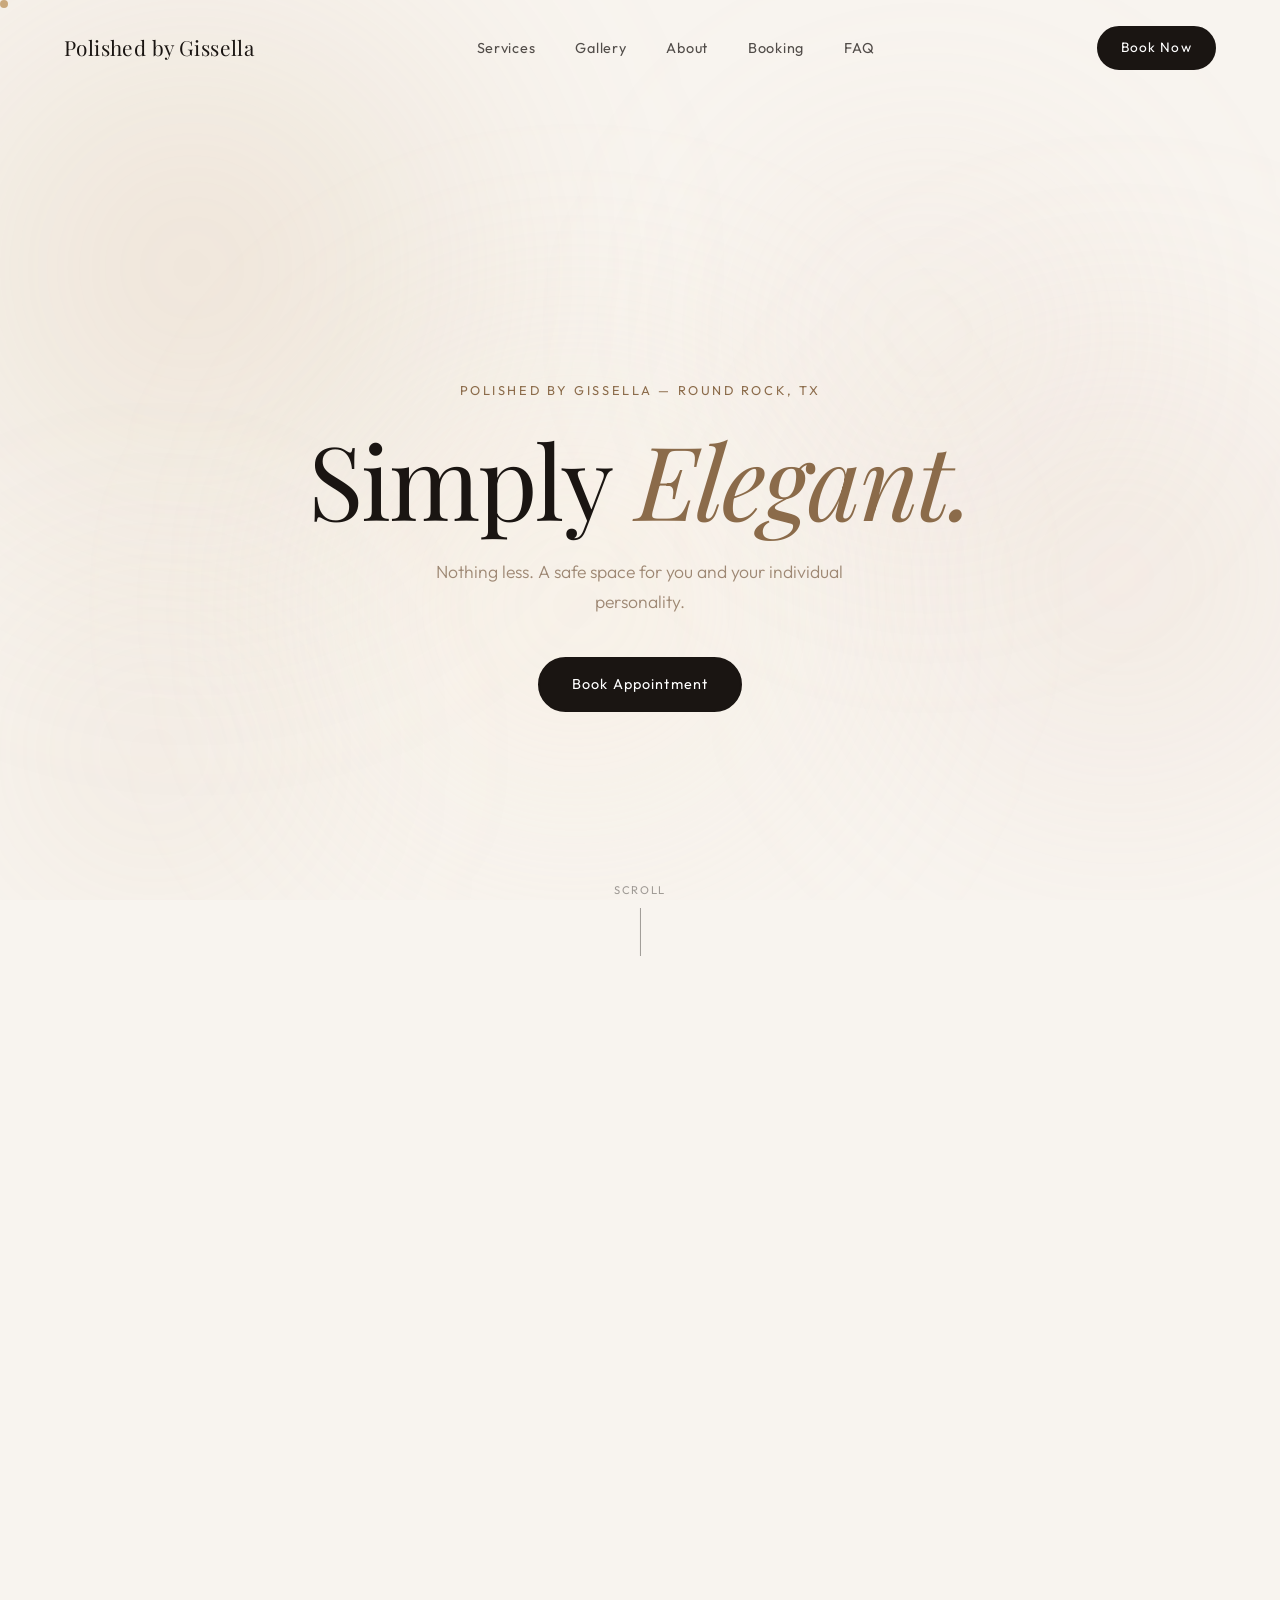
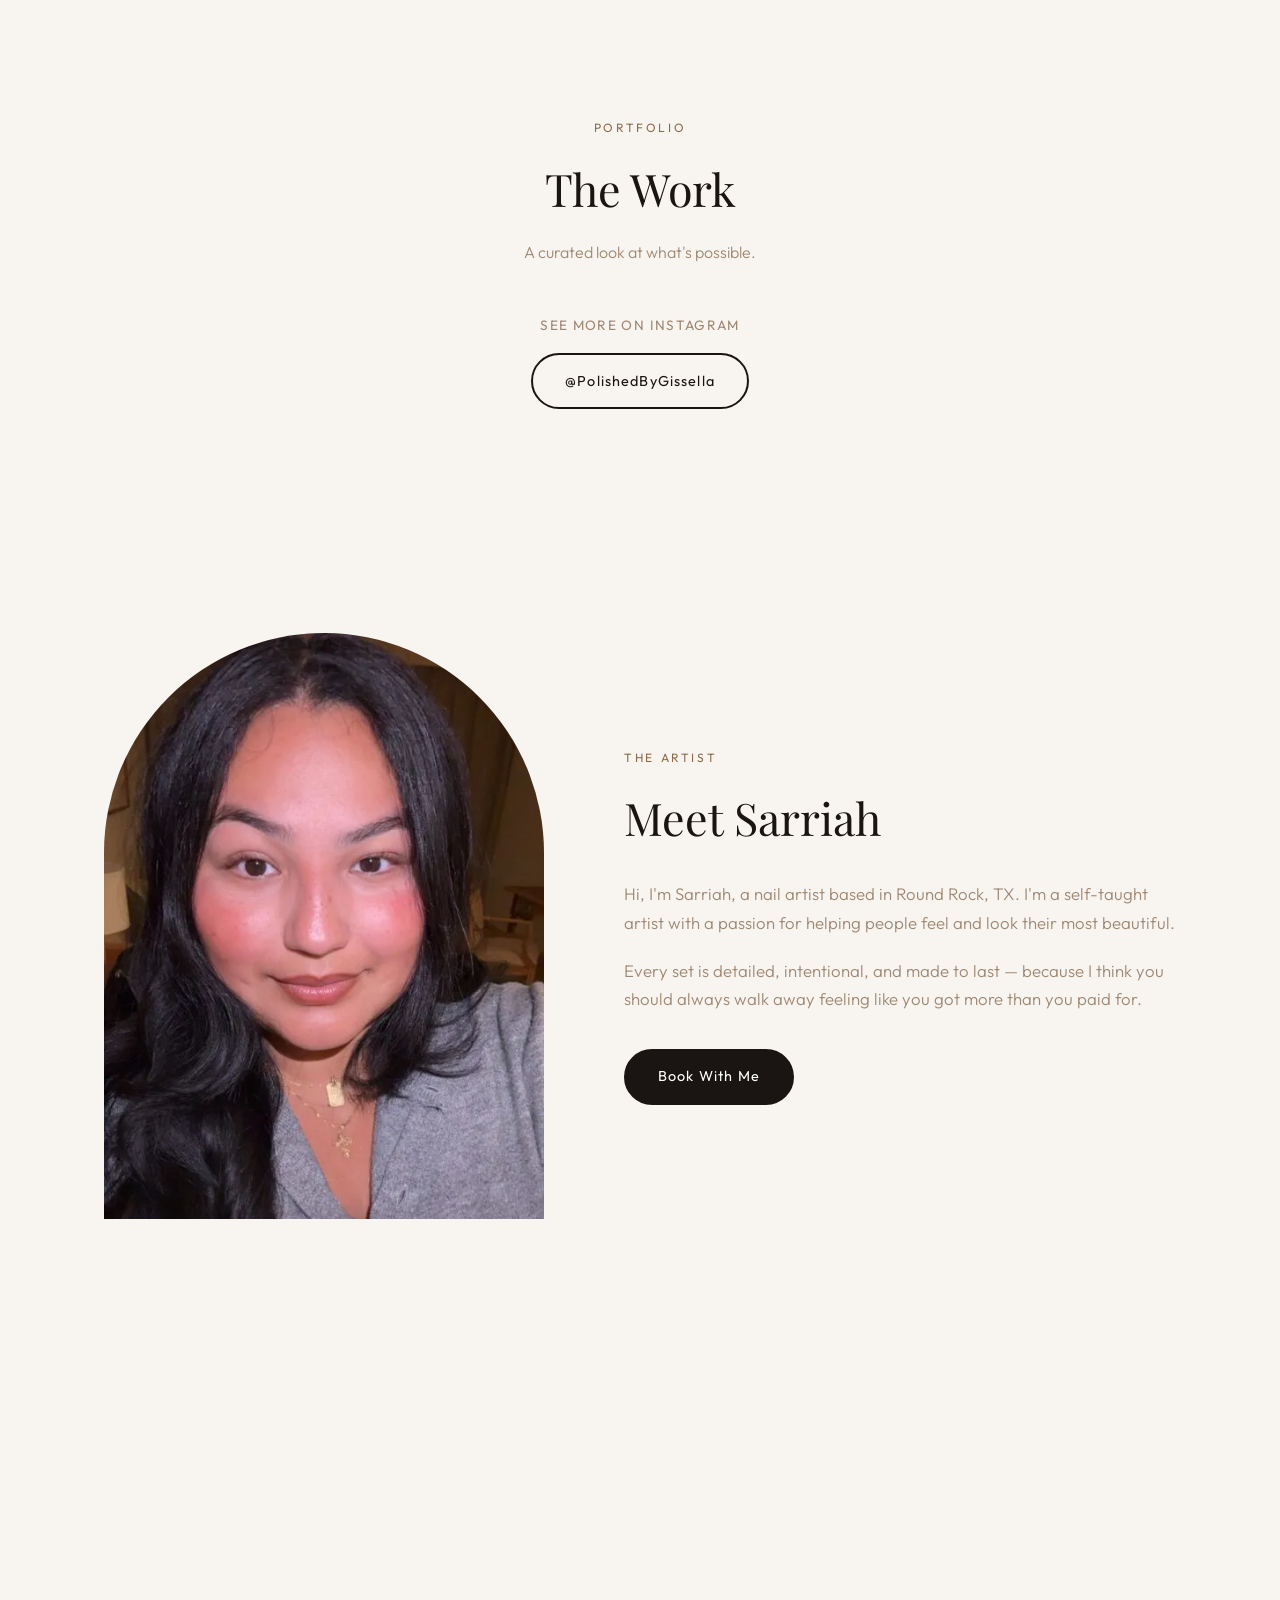
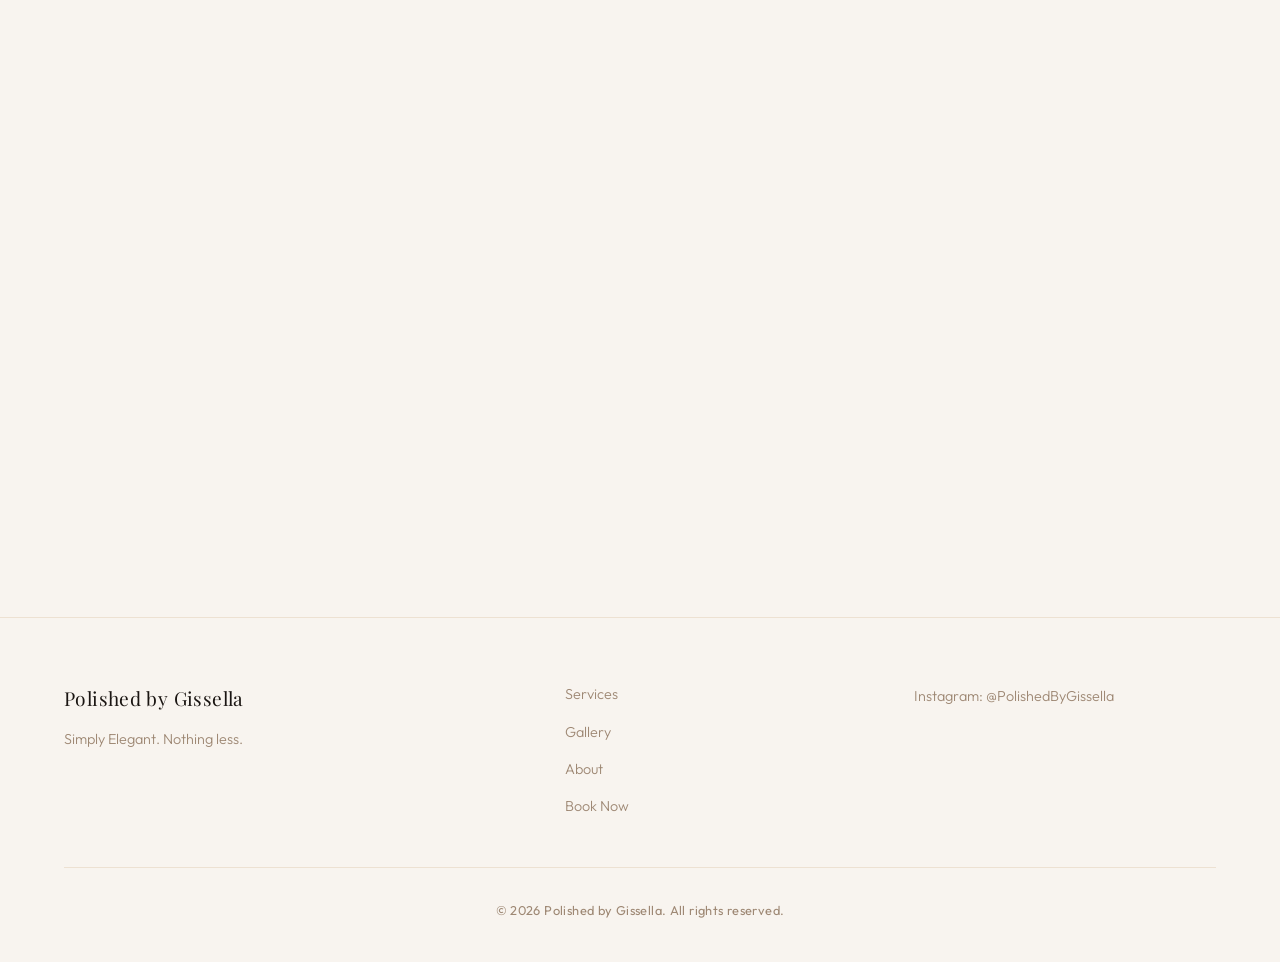
==== commit 746c63ac: "fixed "slow" aspect on certain devices. Also changed the way backend loads font and animations." ====
--- a/index.html
+++ b/index.html
@@ -188,6 +188,12 @@
     }
     </script>
 
+    <!-- Preconnect to external origins to eliminate extra DNS/TCP handshake latency -->
+    <link rel="preconnect" href="https://fonts.googleapis.com">
+    <link rel="preconnect" href="https://fonts.gstatic.com" crossorigin>
+    <link rel="preconnect" href="https://w.behold.so">
+    <link rel="preconnect" href="https://assets.calendly.com">
+
     <link href="https://fonts.googleapis.com/css2?family=Playfair+Display:ital,wght@0,400;0,600;1,400&family=Outfit:wght@300;400;500&display=swap" rel="stylesheet">
     <link rel="icon" type="image/x-icon" href="polishedbygissella.jpg">
     <link rel="stylesheet" href="style.css">
@@ -462,7 +468,11 @@
     <!-- ========== ABOUT ========== -->
     <section id="about" class="about fade-in-section">
         <div class="about-image">
-            <img src="sarriahPFP.jpg" alt="Sarriah, Nail Artist at Polished by Gissella">
+            <picture>
+                <source srcset="sarriahPFP.webp" type="image/webp">
+                <img src="sarriahPFP.jpg" alt="Sarriah, Nail Artist at Polished by Gissella"
+                     width="500" height="889" loading="lazy">
+            </picture>
         </div>
         <div class="about-text">
             <span class="section-eyebrow">The Artist</span>
--- a/style.css
+++ b/style.css
@@ -275,6 +275,8 @@
     z-index: 0;
     pointer-events: none;
     overflow: hidden;
+    /* Isolate paint/layout so orb repaints don't trigger the rest of the page */
+    contain: layout style;
 }
 
 /* All page content must sit above the aura layer */
@@ -363,6 +365,22 @@
 @keyframes bgDrift5 {
     0%   { transform: translate(0, 0)        scale(1); }
     100% { transform: translate(-65px, 55px) scale(1.08); }
+}
+
+/* Respect the OS "reduce motion" preference — pause all decorative animations */
+@media (prefers-reduced-motion: reduce) {
+    .bg-orb,
+    .scroll-line,
+    .cursor-trail {
+        animation: none !important;
+        transition: none !important;
+    }
+    .reveal-word,
+    .reveal-fade {
+        animation: none !important;
+        opacity: 1 !important;
+        transform: none !important;
+    }
 }
 
 /* ============================================
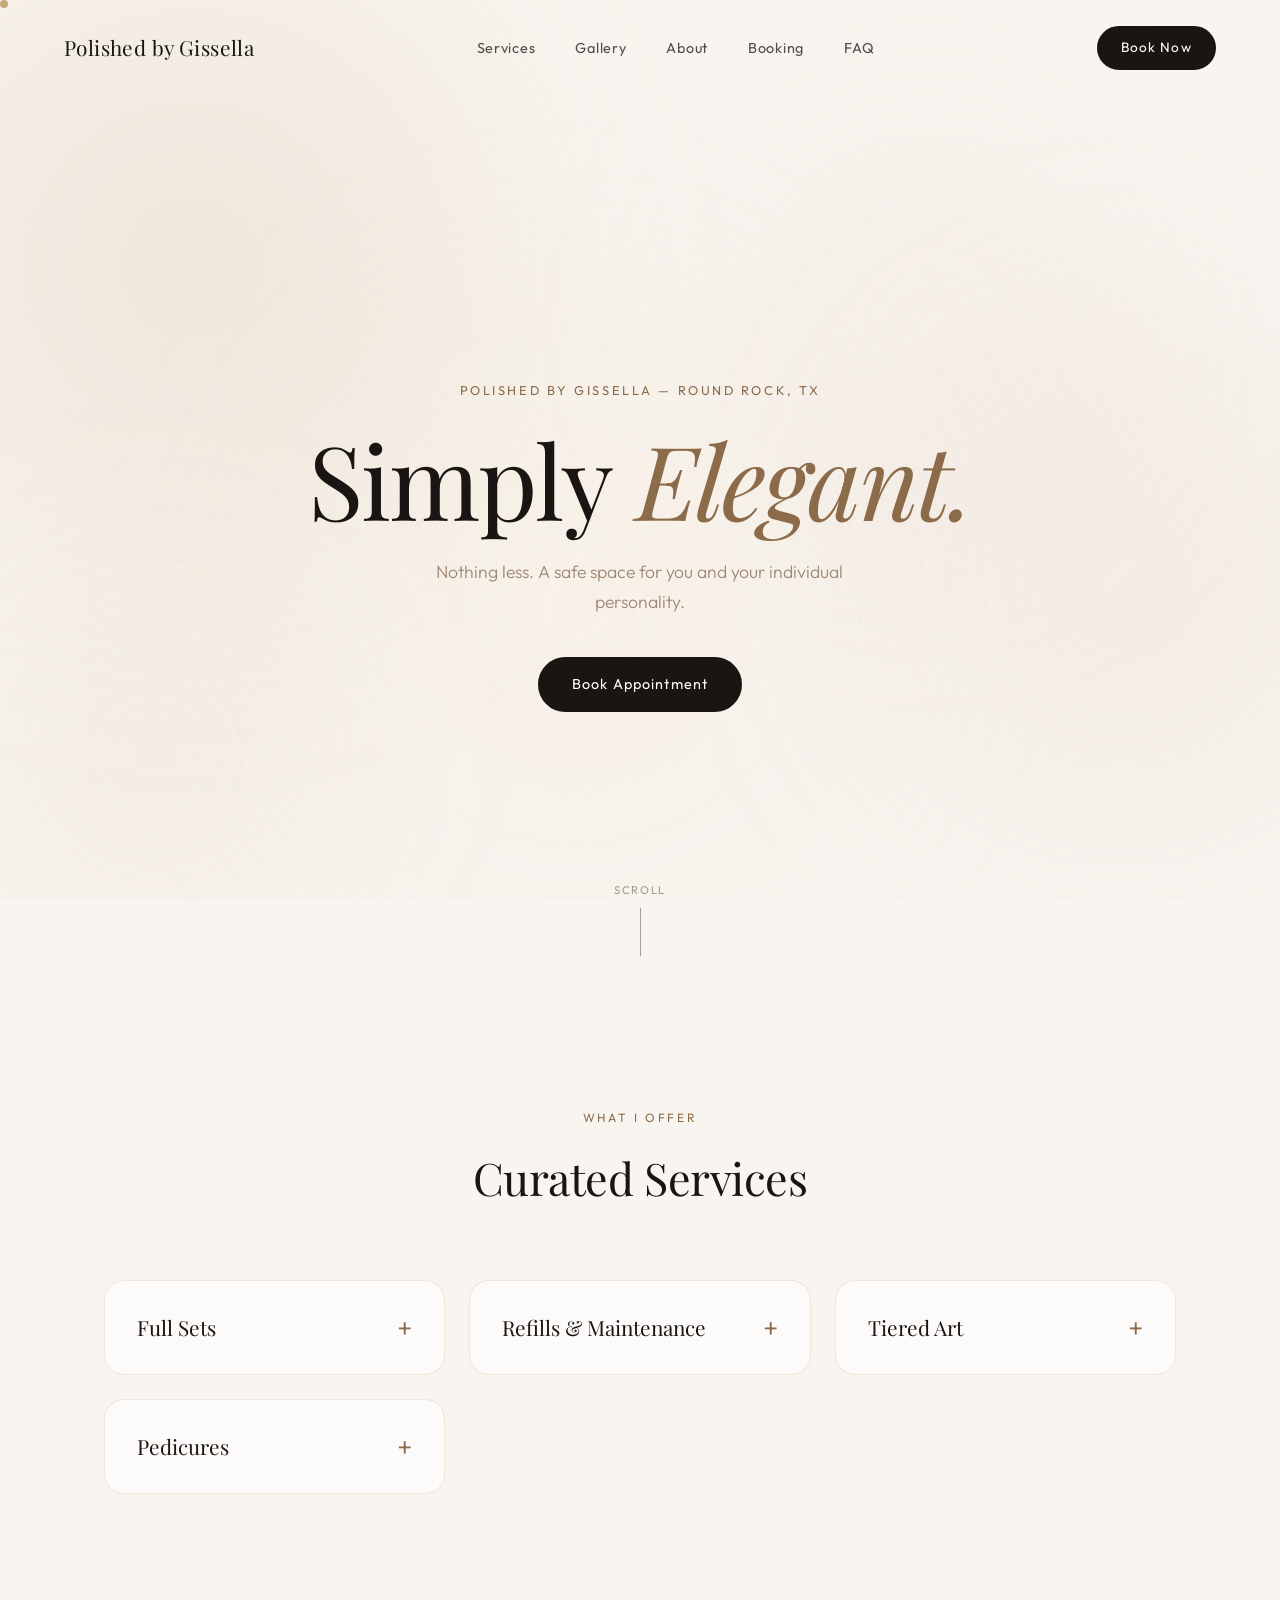
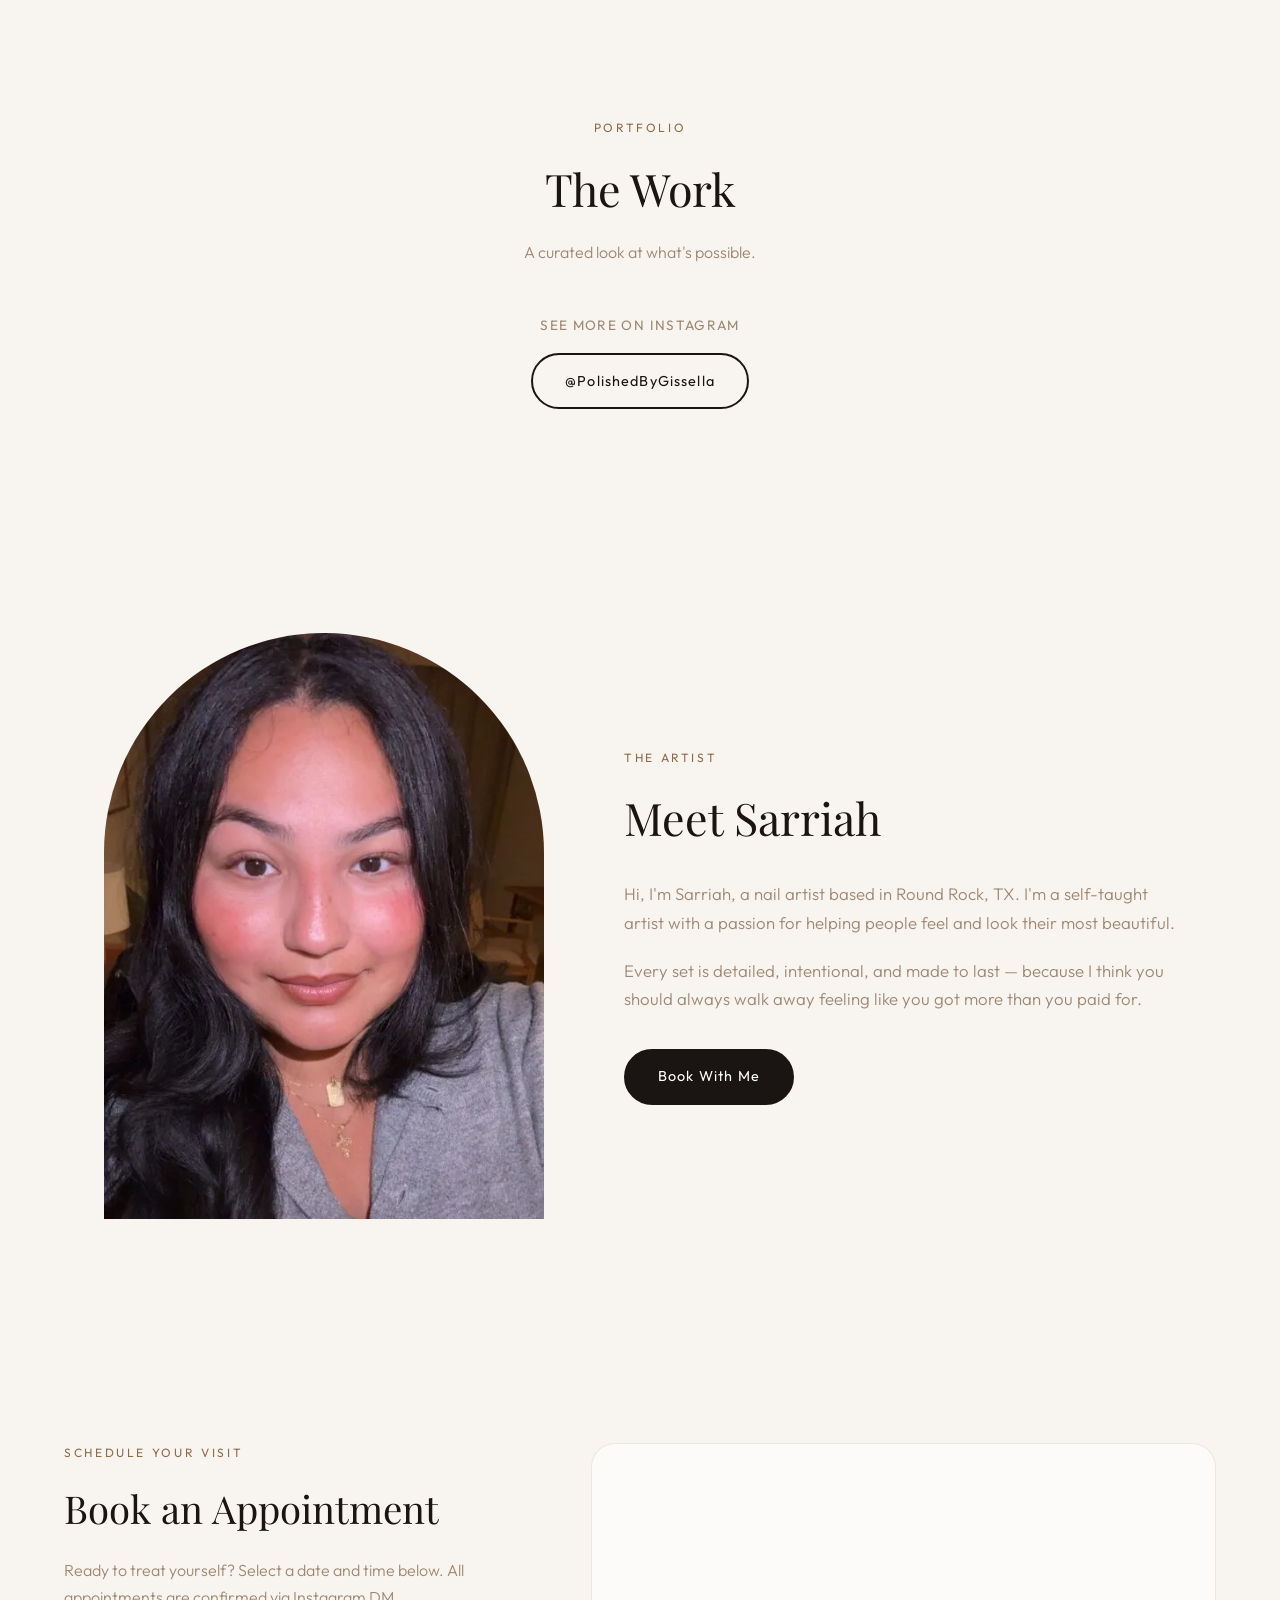
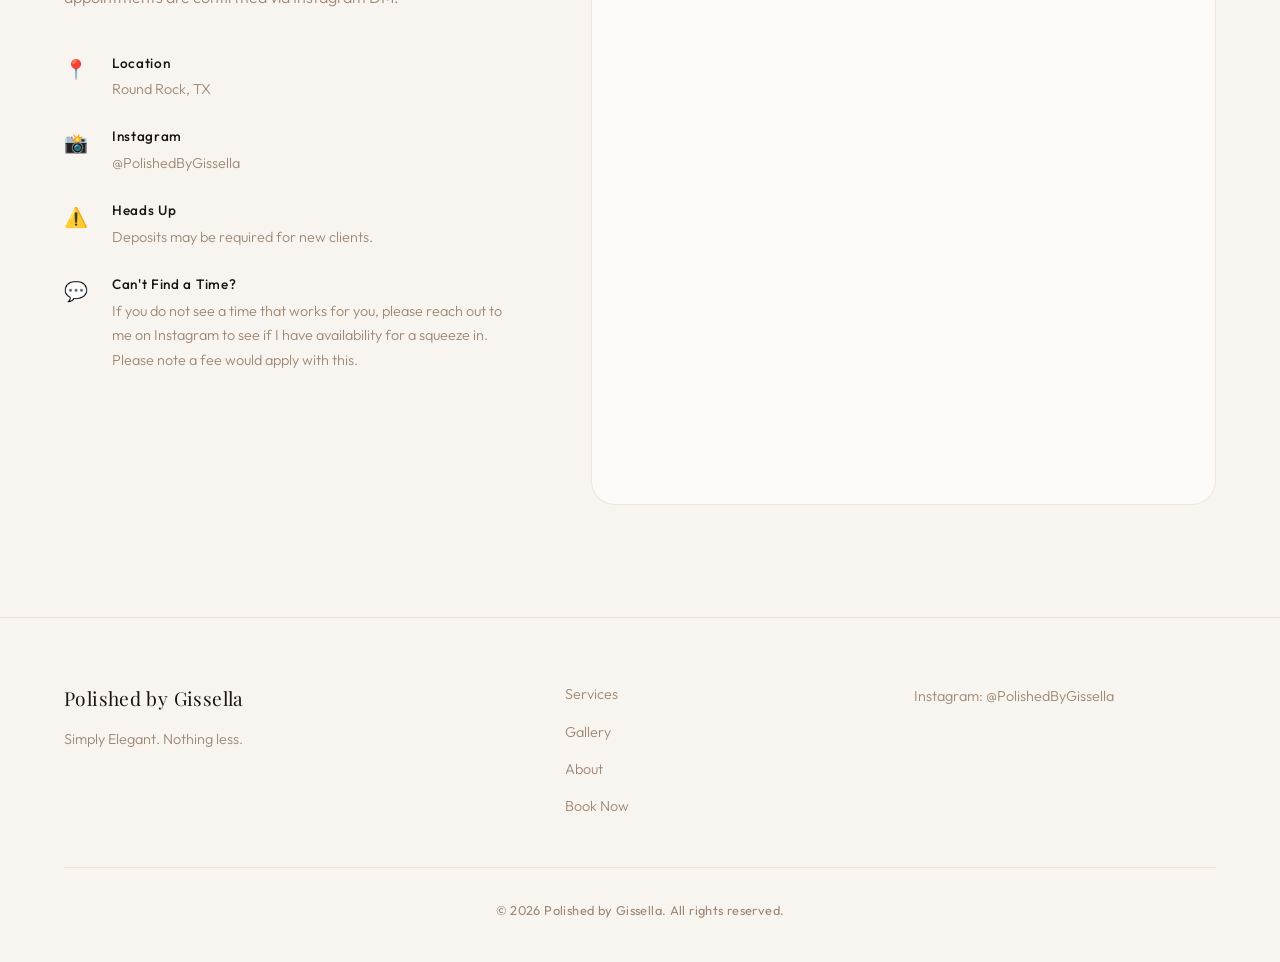
==== commit 6a37bc84: "Add squeeze-in booking note to booking section Co-Authored-By: Claude Sonnet 4.6 <noreply@anthropic." ====
--- a/index.html
+++ b/index.html
@@ -513,6 +513,13 @@
                         <p>Deposits may be required for new clients.</p>
                     </div>
                 </div>
+                <div class="booking-detail-item">
+                    <span class="detail-icon">&#x1F4AC;</span>
+                    <div>
+                        <strong>Can't Find a Time?</strong>
+                        <p>If you do not see a time that works for you, please reach out to me on Instagram to see if I have availability for a squeeze in. Please note a fee would apply with this.</p>
+                    </div>
+                </div>
             </div>
         </div>
 
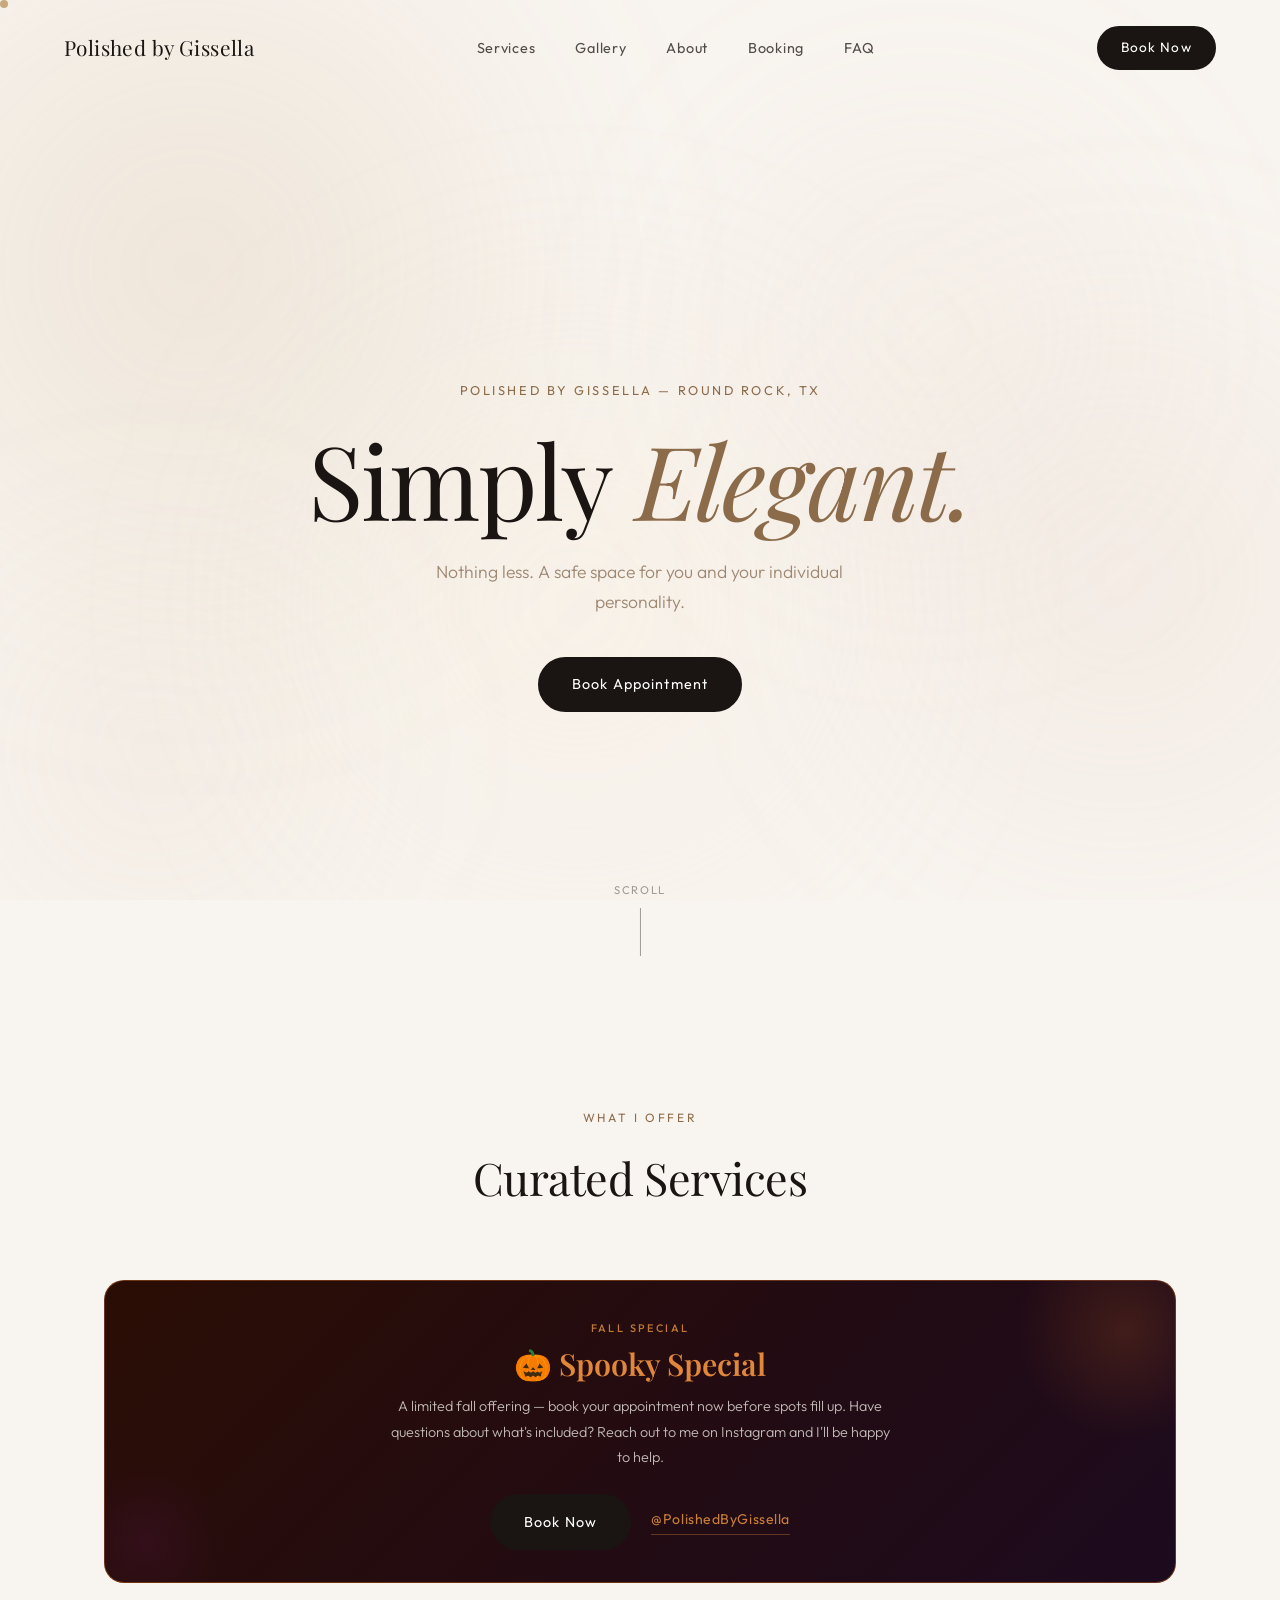
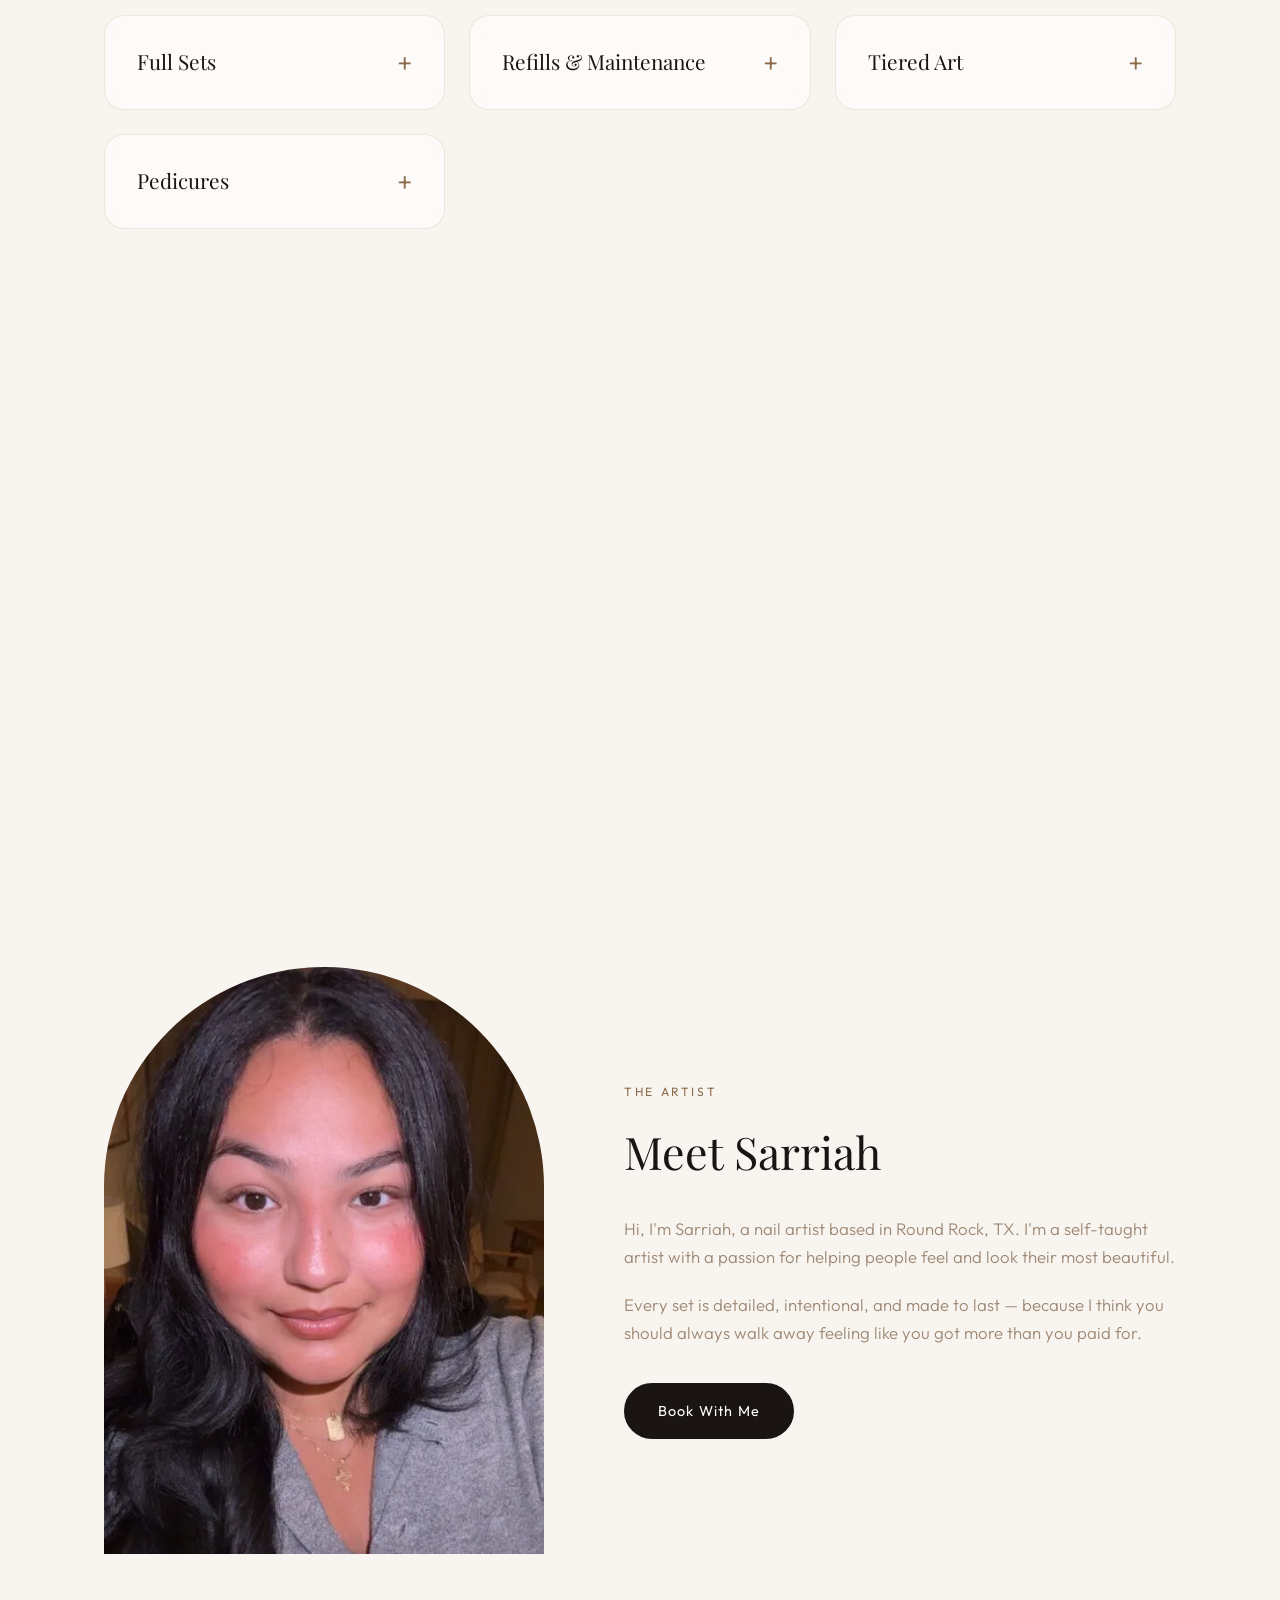
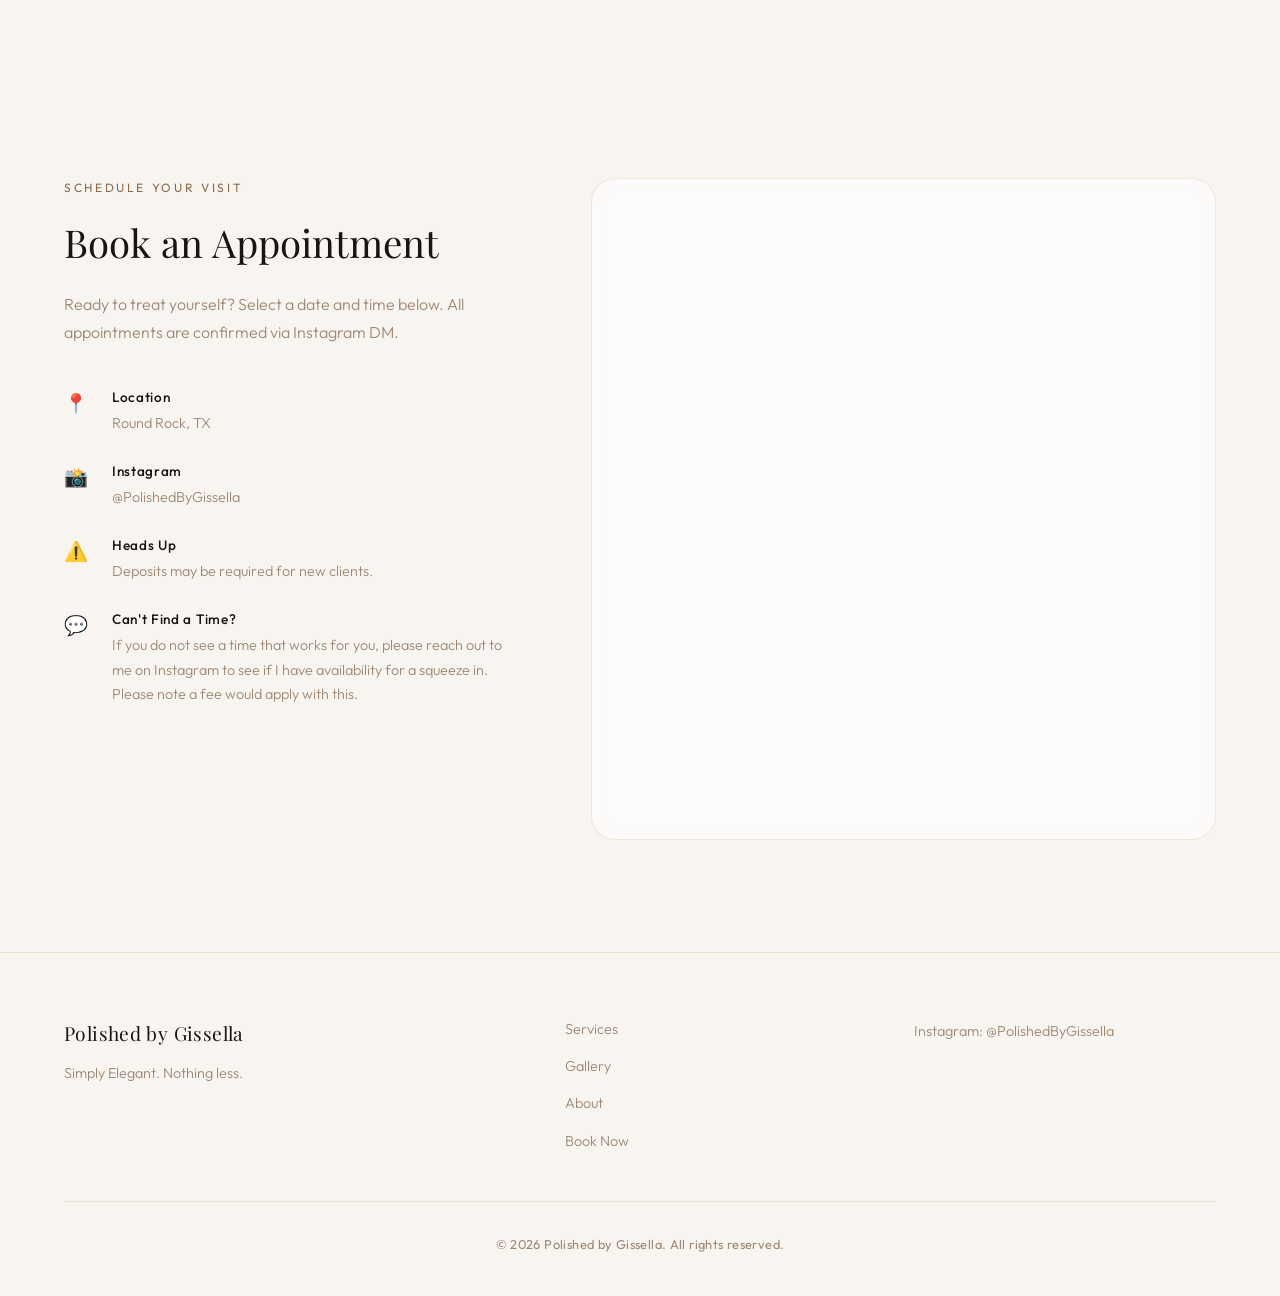
==== commit ab18fa5b: "Add Spooky Special fall promo banner to services section Co-Authored-By: Claude Sonnet 4.6 <noreply@" ====
--- a/index.html
+++ b/index.html
@@ -253,6 +253,16 @@
             <h2 class="section-title">Curated Services</h2>
         </div>
 
+        <div class="service-promo">
+            <span class="service-promo-eyebrow">Fall Special</span>
+            <h3 class="service-promo-title">🎃 Spooky Special</h3>
+            <p class="service-promo-desc">A limited fall offering — book your appointment now before spots fill up. Have questions about what's included? Reach out to me on Instagram and I'll be happy to help.</p>
+            <div class="service-promo-actions">
+                <a href="#booking" class="btn">Book Now</a>
+                <a href="https://www.instagram.com/polishedbygissella" target="_blank" rel="noopener noreferrer" class="service-promo-ig">@PolishedByGissella</a>
+            </div>
+        </div>
+
         <div class="service-grid">
 
             <div class="service-card">
--- a/style.css
+++ b/style.css
@@ -613,6 +613,91 @@
     text-transform: uppercase;
     color: var(--accent);
     white-space: nowrap;
+}
+
+.service-promo {
+    background: linear-gradient(135deg, #2A0D04 0%, #1C0A1E 100%);
+    border: 1px solid rgba(220, 110, 30, 0.4);
+    border-radius: 20px;
+    padding: 2rem 2.5rem;
+    margin-bottom: 2rem;
+    text-align: center;
+    position: relative;
+    overflow: hidden;
+}
+
+.service-promo::before {
+    content: '';
+    position: absolute;
+    top: -60px;
+    right: -60px;
+    width: 220px;
+    height: 220px;
+    background: radial-gradient(circle, rgba(220, 110, 30, 0.18) 0%, transparent 70%);
+    pointer-events: none;
+}
+
+.service-promo::after {
+    content: '';
+    position: absolute;
+    bottom: -40px;
+    left: -40px;
+    width: 160px;
+    height: 160px;
+    background: radial-gradient(circle, rgba(120, 30, 120, 0.15) 0%, transparent 70%);
+    pointer-events: none;
+}
+
+.service-promo-eyebrow {
+    display: inline-block;
+    font-size: 0.68rem;
+    font-weight: 500;
+    letter-spacing: 0.22em;
+    text-transform: uppercase;
+    color: rgba(220, 140, 60, 0.85);
+    margin-bottom: 0.5rem;
+}
+
+.service-promo-title {
+    font-family: 'Playfair Display', Georgia, serif;
+    font-size: 1.9rem;
+    font-weight: 600;
+    color: #E0873A;
+    margin: 0 0 0.75rem;
+    line-height: 1.2;
+}
+
+.service-promo-desc {
+    color: rgba(248, 244, 239, 0.75);
+    font-size: 0.9rem;
+    font-weight: 300;
+    line-height: 1.75;
+    max-width: 500px;
+    margin: 0 auto 1.5rem;
+}
+
+.service-promo-actions {
+    display: flex;
+    gap: 1.25rem;
+    justify-content: center;
+    align-items: center;
+    flex-wrap: wrap;
+}
+
+.service-promo-ig {
+    color: rgba(220, 140, 60, 0.9);
+    text-decoration: none;
+    font-size: 0.88rem;
+    font-weight: 400;
+    letter-spacing: 0.04em;
+    border-bottom: 1px solid rgba(220, 140, 60, 0.35);
+    padding-bottom: 2px;
+    transition: color var(--transition), border-color var(--transition);
+}
+
+.service-promo-ig:hover {
+    color: #E0873A;
+    border-color: rgba(220, 140, 60, 0.7);
 }
 
 .service-list {
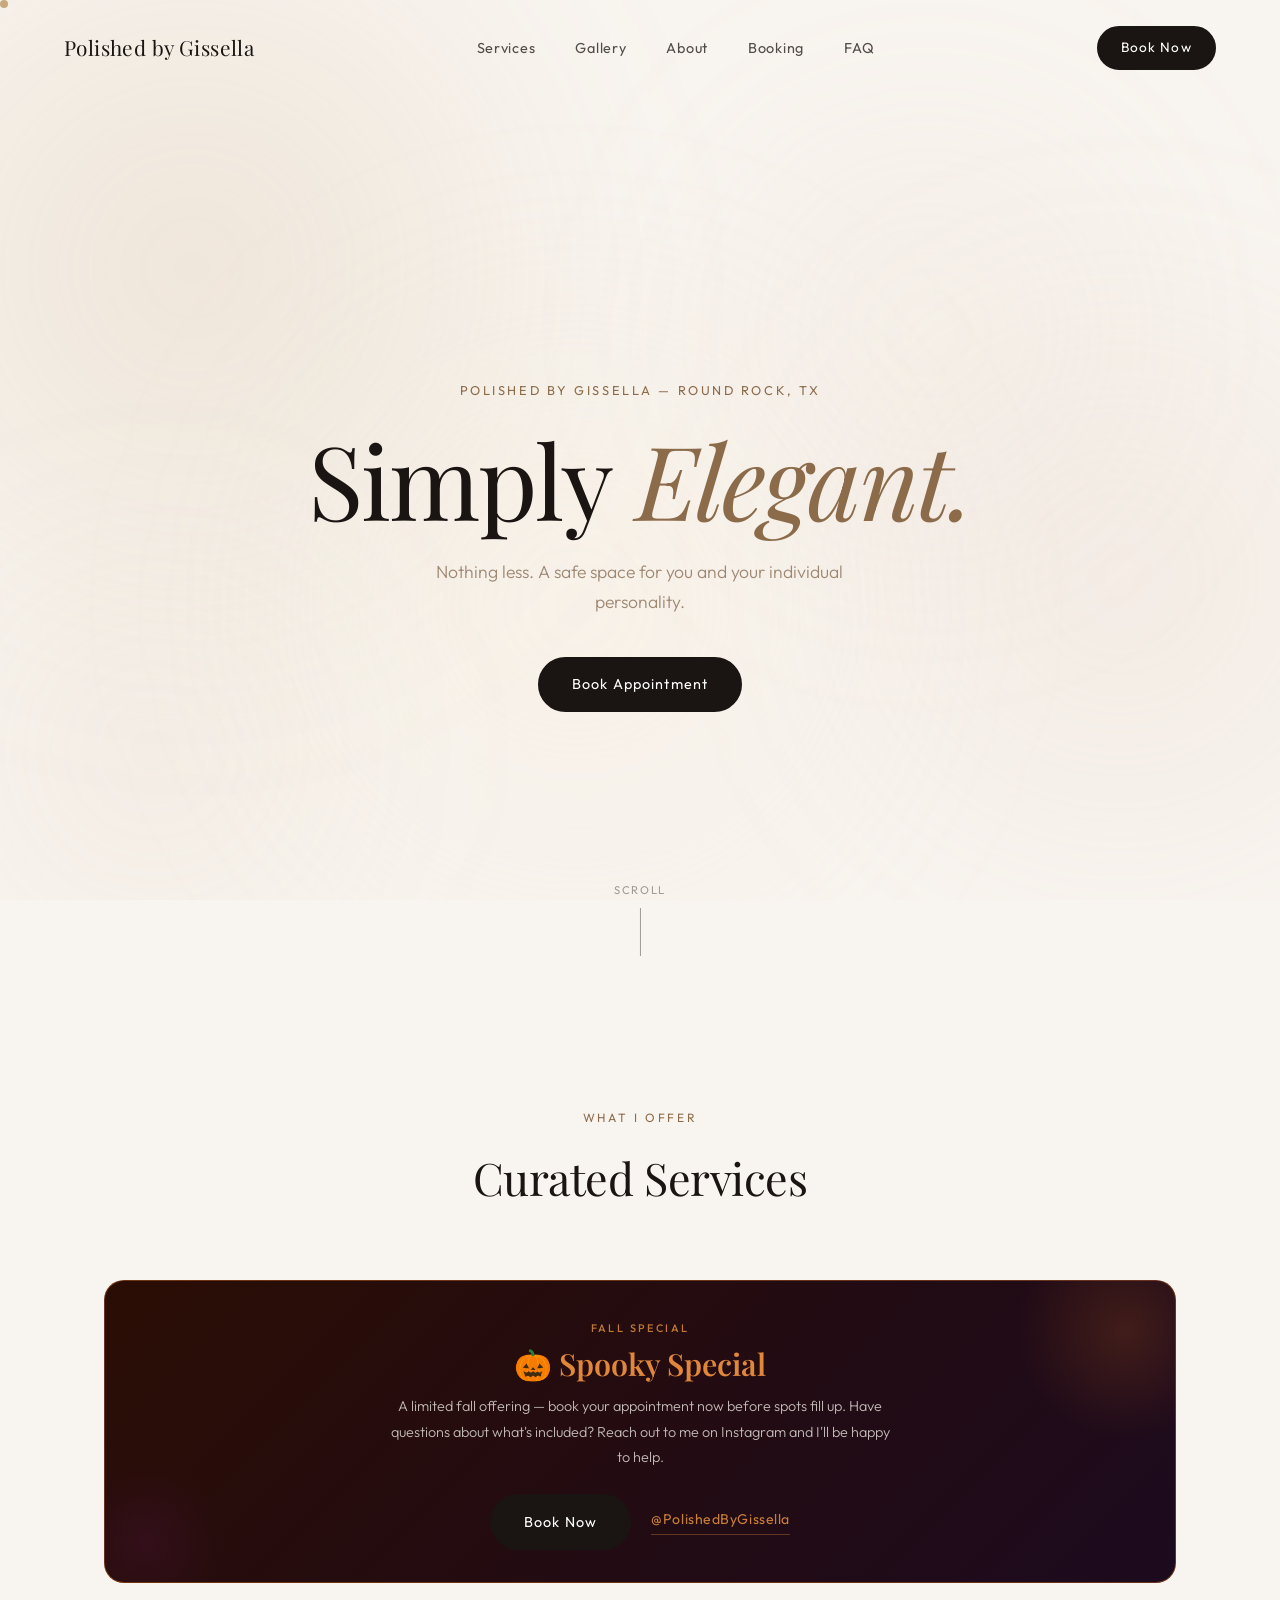
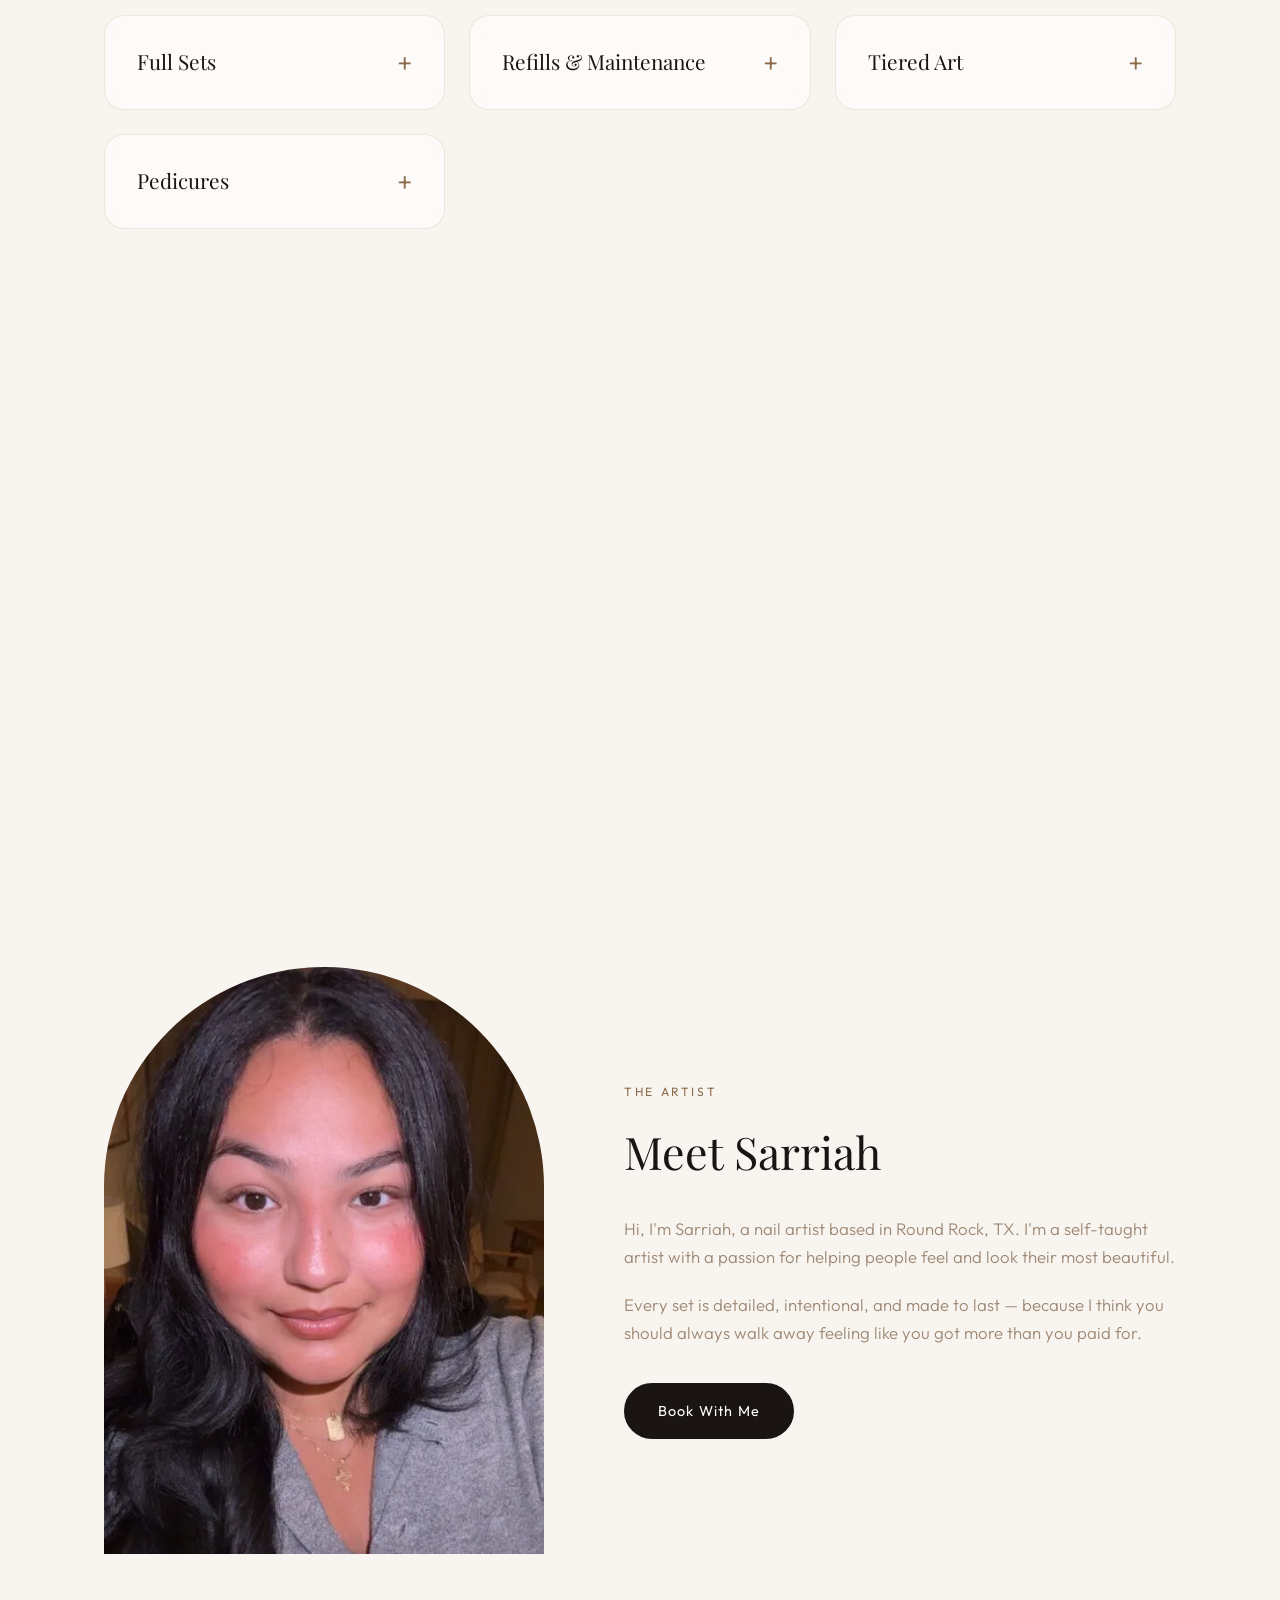
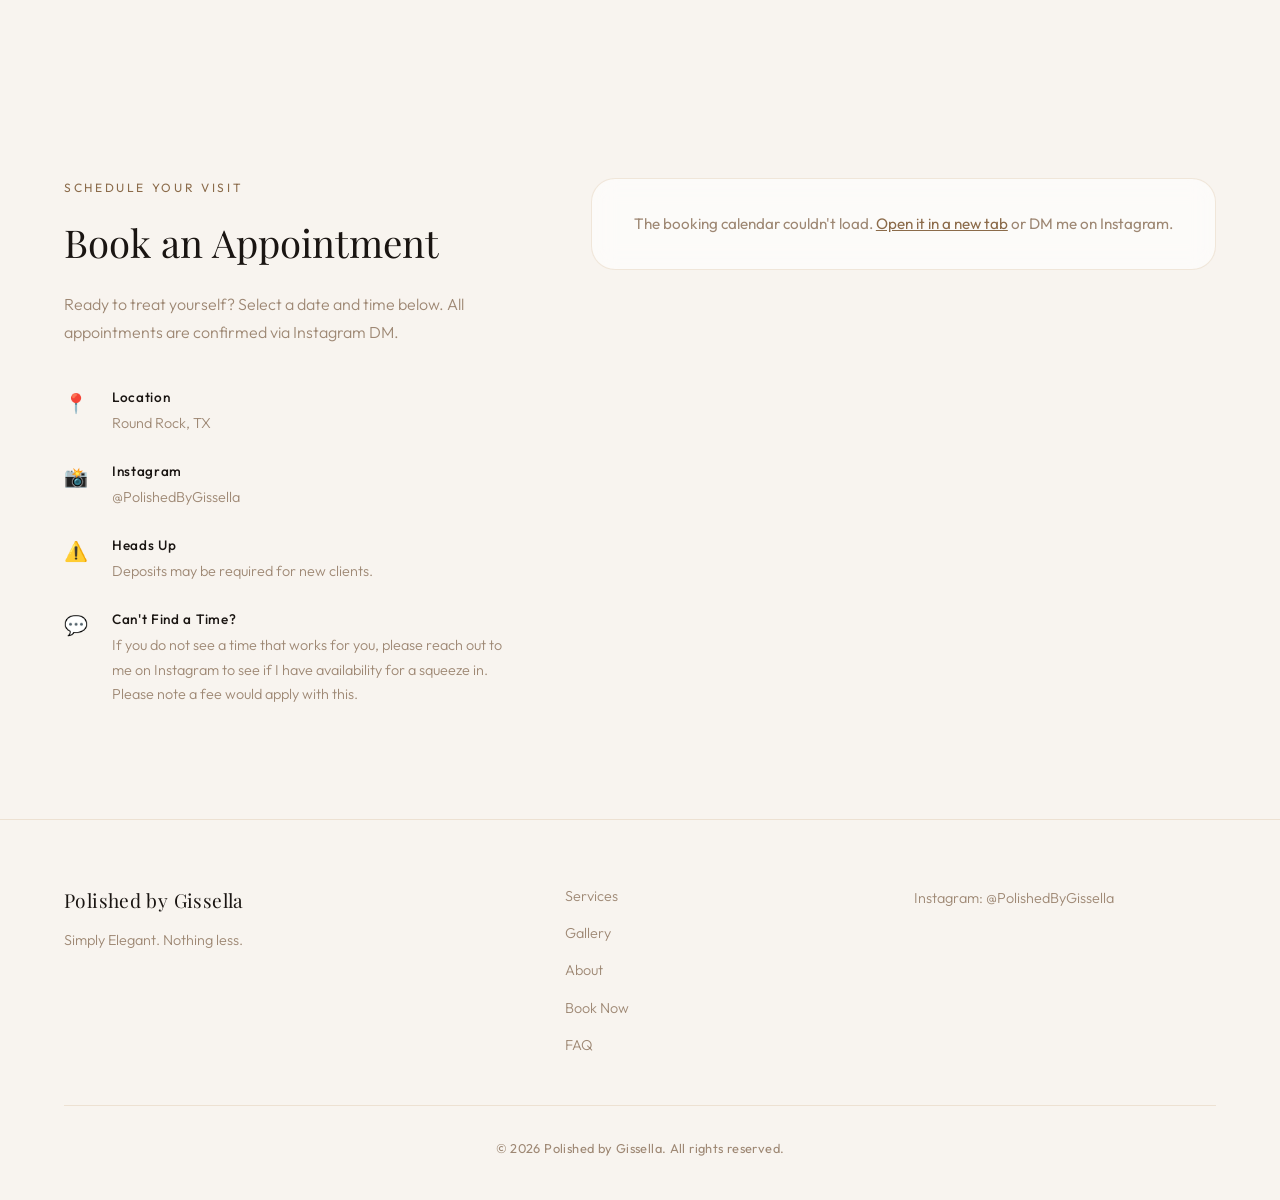
==== commit e107a505: "Add Rebalancing service, update pricing, and improve site performance - Add Rebalancing ($50 soft ge" ====
--- a/index.html
+++ b/index.html
@@ -5,34 +5,36 @@
     <meta name="viewport" content="width=device-width, initial-scale=1.0">
     <title>Polished by Gissella | Simply Elegant</title>
 
+    <meta name="description" content="Nail artist based in Round Rock, TX. Gel X, Hard Gel, custom art, pedicures, and more — at a budget you'll love. Book your appointment today.">
+    <link rel="canonical" href="https://polishedbygissella.com/">
+    <meta name="theme-color" content="#F8F4EF">
+
     <!-- ── Open Graph (social media link previews) ── -->
-    <!-- IMPORTANT: Replace "https://polishedbygissella.com" with your actual domain once live -->
     <meta property="og:type"        content="website">
     <meta property="og:url"         content="https://polishedbygissella.com/">
     <meta property="og:title"       content="Polished by Gissella | Simply Elegant">
-    <meta property="og:description" content="Nail artist based in Round Rock, TX. Gel X, Hard Gel, custom art, and more — at a budget you'll love. Book your appointment today.">
-    <meta property="og:image"       content="https://polishedbygissella.com/SarriahClassy.jpeg">
-    <meta property="og:image:width"  content="1200">
-    <meta property="og:image:height" content="630">
+    <meta property="og:description" content="Nail artist based in Round Rock, TX. Gel X, Hard Gel, custom art, pedicures, and more — at a budget you'll love. Book your appointment today.">
+    <meta property="og:image"       content="https://polishedbygissella.com/polishedbygissella.jpg">
+    <meta property="og:image:width"  content="150">
+    <meta property="og:image:height" content="150">
     <meta property="og:site_name"   content="Polished by Gissella">
 
     <!-- ── Twitter / X Card ── -->
-    <meta name="twitter:card"        content="summary_large_image">
+    <meta name="twitter:card"        content="summary">
     <meta name="twitter:title"       content="Polished by Gissella | Simply Elegant">
-    <meta name="twitter:description" content="Nail artist based in Round Rock, TX. Gel X, Hard Gel, custom art, and more — at a budget you'll love. Book your appointment today.">
-    <meta name="twitter:image"       content="https://polishedbygissella.com/SarriahClassy.jpeg">
-
-    <!-- ── Local Business Schema ── -->
+    <meta name="twitter:description" content="Nail artist based in Round Rock, TX. Gel X, Hard Gel, custom art, pedicures, and more — at a budget you'll love. Book your appointment today.">
+    <meta name="twitter:image"       content="https://polishedbygissella.com/polishedbygissella.jpg">
+
+    <!-- ── Local Business Schema (keep prices in sync with the Services section) ── -->
     <script type="application/ld+json">
     {
       "@context": "https://schema.org",
       "@type": "BeautySalon",
       "name": "Polished by Gissella",
-      "description": "Self-taught nail artist based in Round Rock, TX offering Gel X, Hard Gel, Soft Builder Gel, custom nail art, and more at a friendly budget.",
-      "url": "https://polishedbygissella.com",
-      "logo": "https://polishedbygissella.com/favicon.ico",
-      "image": "https://polishedbygissella.com/SarriahClassy.jpeg",
-      "telephone": "",
+      "description": "Self-taught nail artist based in Round Rock, TX offering Gel X, Hard Gel, Soft Builder Gel, custom nail art, pedicures, and more at a friendly budget.",
+      "url": "https://polishedbygissella.com/",
+      "logo": "https://polishedbygissella.com/polishedbygissella.jpg",
+      "image": "https://polishedbygissella.com/polishedbygissella.jpg",
       "priceRange": "$$",
       "address": {
         "@type": "PostalAddress",
@@ -48,11 +50,6 @@
       "sameAs": [
         "https://www.instagram.com/polishedbygissella"
       ],
-      "openingHoursSpecification": {
-        "@type": "OpeningHoursSpecification",
-        "dayOfWeek": ["Monday","Tuesday","Wednesday","Thursday","Friday","Saturday","Sunday"],
-        "description": "By appointment only"
-      },
       "hasOfferCatalog": {
         "@type": "OfferCatalog",
         "name": "Nail Services",
@@ -66,9 +63,9 @@
             },
             "priceSpecification": {
               "@type": "PriceSpecification",
-              "price": "60",
-              "priceCurrency": "USD",
-              "minPrice": "60"
+              "priceCurrency": "USD",
+              "price": "75",
+              "minPrice": "75"
             }
           },
           {
@@ -76,13 +73,13 @@
             "itemOffered": {
               "@type": "Service",
               "name": "Hard Gel Full Set",
-              "description": "Application on natural nail or extensions. Includes solid colors."
-            },
-            "priceSpecification": {
-              "@type": "PriceSpecification",
-              "price": "55",
-              "priceCurrency": "USD",
-              "minPrice": "55"
+              "description": "Application on natural nail. Includes solid colors."
+            },
+            "priceSpecification": {
+              "@type": "PriceSpecification",
+              "priceCurrency": "USD",
+              "price": "65",
+              "minPrice": "65"
             }
           },
           {
@@ -94,9 +91,9 @@
             },
             "priceSpecification": {
               "@type": "PriceSpecification",
-              "price": "45",
-              "priceCurrency": "USD",
-              "minPrice": "45"
+              "priceCurrency": "USD",
+              "price": "55",
+              "minPrice": "55"
             }
           },
           {
@@ -108,9 +105,9 @@
             },
             "priceSpecification": {
               "@type": "PriceSpecification",
-              "price": "45",
-              "priceCurrency": "USD",
-              "minPrice": "45"
+              "priceCurrency": "USD",
+              "price": "55",
+              "minPrice": "55"
             }
           },
           {
@@ -122,9 +119,23 @@
             },
             "priceSpecification": {
               "@type": "PriceSpecification",
-              "price": "35",
-              "priceCurrency": "USD",
-              "minPrice": "35"
+              "priceCurrency": "USD",
+              "price": "45",
+              "minPrice": "45"
+            }
+          },
+          {
+            "@type": "Offer",
+            "itemOffered": {
+              "@type": "Service",
+              "name": "Rebalancing",
+              "description": "For clients 4+ weeks without a refill. Soft gel $50, hard gel $55."
+            },
+            "priceSpecification": {
+              "@type": "PriceSpecification",
+              "priceCurrency": "USD",
+              "minPrice": "50",
+              "maxPrice": "55"
             }
           },
           {
@@ -136,9 +147,9 @@
             },
             "priceSpecification": {
               "@type": "PriceSpecification",
+              "priceCurrency": "USD",
               "minPrice": "20",
-              "maxPrice": "30",
-              "priceCurrency": "USD"
+              "maxPrice": "30"
             }
           },
           {
@@ -146,41 +157,41 @@
             "itemOffered": {
               "@type": "Service",
               "name": "Tiered Nail Art",
-              "description": "Custom nail art in 4 tiers ranging from minimal designs to extensive detailed artwork."
-            },
-            "priceSpecification": {
-              "@type": "PriceSpecification",
-              "minPrice": "15",
-              "priceCurrency": "USD",
-              "description": "Starting at base price +$15"
-            }
-          },
-          {
-            "@type": "Offer",
-            "itemOffered": {
-              "@type": "Service",
-              "name": "French Tip",
-              "description": "Nude color bases with a solid color french tip."
-            },
-            "priceSpecification": {
-              "@type": "PriceSpecification",
-              "price": "45",
-              "priceCurrency": "USD",
-              "minPrice": "45"
-            }
-          },
-          {
-            "@type": "Offer",
-            "itemOffered": {
-              "@type": "Service",
-              "name": "Foreign Removal and Full Set",
-              "description": "Removal of previous application from another artist followed by a full set."
-            },
-            "priceSpecification": {
-              "@type": "PriceSpecification",
-              "price": "45",
-              "priceCurrency": "USD",
-              "minPrice": "45"
+              "description": "Custom nail art in 4 tiers ranging from french tip and minimal designs to extensive detailed artwork."
+            },
+            "priceSpecification": {
+              "@type": "PriceSpecification",
+              "priceCurrency": "USD",
+              "minPrice": "20",
+              "description": "Starting at base price +$20"
+            }
+          },
+          {
+            "@type": "Offer",
+            "itemOffered": {
+              "@type": "Service",
+              "name": "Velvet Hand Treatment",
+              "description": "Sugar scrub, paraffin wax, warm water soak, hand cream and hot towels, cuticle oil and hand massage."
+            },
+            "priceSpecification": {
+              "@type": "PriceSpecification",
+              "priceCurrency": "USD",
+              "price": "30",
+              "minPrice": "30"
+            }
+          },
+          {
+            "@type": "Offer",
+            "itemOffered": {
+              "@type": "Service",
+              "name": "Pedicure",
+              "description": "Dry Russian pedicure in Basic, Deluxe, and Premiere options."
+            },
+            "priceSpecification": {
+              "@type": "PriceSpecification",
+              "priceCurrency": "USD",
+              "minPrice": "80",
+              "maxPrice": "120"
             }
           }
         ]
@@ -223,7 +234,7 @@
             <a href="faq.html">FAQ</a>
         </div>
         <a href="#booking" class="btn btn-nav">Book Now</a>
-        <button class="hamburger" id="hamburger" aria-label="Toggle navigation menu">
+        <button class="hamburger" id="hamburger" aria-label="Toggle navigation menu" aria-expanded="false" aria-controls="navLinks">
             <span></span>
             <span></span>
             <span></span>
@@ -280,21 +291,21 @@
                                 <strong>Gel X</strong>
                                 Entire nail extension with a variety of shapes & lengths. Includes all single base solid colors.
                             </div>
-                            <span class="price">$70+</span>
+                            <span class="price">$75+</span>
                         </li>
                         <li>
                             <div class="service-details">
                                 <strong>Hard Gel</strong>
                                 Application on natural nail. Includes solid colors.
                             </div>
-                            <span class="price">$60+</span>
+                            <span class="price">$65+</span>
                         </li>
                         <li>
                             <div class="service-details">
                                 <strong>Soft Builder Gel</strong>
                                 Rubber based gel on natural nails. Includes solid colors.
                             </div>
-                            <span class="price">$50+</span>
+                            <span class="price">$55+</span>
                         </li>
                     </ul>
                     <div class="service-divider"><span>Also Available</span></div>
@@ -325,14 +336,21 @@
                                 <strong>Refill | Hard Gel Reset</strong>
                                 Max 2 bookings per set. Includes single base colors.
                             </div>
-                            <span class="price">$50+</span>
+                            <span class="price">$55+</span>
                         </li>
                         <li>
                             <div class="service-details">
                                 <strong>Refill | Soft Builder Gel Reset</strong>
                                 Max 2 bookings per set. Also used as a Gel X refill.
                             </div>
-                            <span class="price">$40+</span>
+                            <span class="price">$45+</span>
+                        </li>
+                        <li>
+                            <div class="service-details">
+                                <strong>Rebalancing</strong>
+                                For clients 4+ weeks without a refill, when the apex has shifted up and puts pressure on the nail plate. If a rebalance isn't safe, a removal &amp; new set may be needed. Soft gel: $50 · Hard gel: $55.
+                            </div>
+                            <span class="price">$50–$55</span>
                         </li>
                         <li>
                             <div class="service-details">
@@ -368,23 +386,23 @@
                         <li>
                             <div class="service-details">
                                 <strong>Tier 1</strong>
-                                Dots, stripes, chrome, cat eye, or simple 2D/3D on 1–2 fingers.
-                            </div>
-                            <span class="price">Base +$15</span>
+                                French tip, dots, stripes, chrome, cat eye, or simple 2D/3D on 1–2 fingers.
+                            </div>
+                            <span class="price">Base +$20</span>
                         </li>
                         <li>
                             <div class="service-details">
                                 <strong>Tier 2</strong>
                                 Everything in Tier 1 plus aura and minimal 2D/3D art on up to 3 fingers.
                             </div>
-                            <span class="price">Base +$20</span>
+                            <span class="price">Base +$30</span>
                         </li>
                         <li>
                             <div class="service-details">
                                 <strong>Tier 3</strong>
                                 Tiers 1 &amp; 2 applied across 4 or more fingers with the addition of foils & stickers.
                             </div>
-                            <span class="price">Base +$30</span>
+                            <span class="price">Base +$40</span>
                         </li>
                         <li>
                             <div class="service-details">
@@ -462,13 +480,8 @@
             <h2 class="section-title">The Work</h2>
             <p class="section-sub">A curated look at what's possible.</p>
         </div>
-<behold-widget feed-id="ZrMu24CCkfglsDHA8YZK"></behold-widget>
-<script>
-  (() => {
-    const d=document,s=d.createElement("script");s.type="module";
-    s.src="https://w.behold.so/widget.js";d.head.append(s);
-  })();
-</script>
+        <!-- Behold script is loaded by script.js once the gallery nears the viewport -->
+        <behold-widget feed-id="ZrMu24CCkfglsDHA8YZK"></behold-widget>
         <div class="gallery-cta">
             <p>See more on Instagram</p>
             <a href="https://www.instagram.com/polishedbygissella" target="_blank" rel="noopener noreferrer" class="btn btn-outline">@PolishedByGissella</a>
@@ -534,11 +547,12 @@
         </div>
 
         <div class="booking-widget">
-            <div class="calendly-inline-widget"
+            <!-- Calendly is loaded by script.js once the booking section nears the viewport -->
+            <div class="calendly-embed" id="calendlyEmbed"
                  data-url="https://calendly.com/polishedbygissella?hide_gdpr_banner=1&background_color=f8f4ef&text_color=1a1512&primary_color=8b6b4a"
                  style="min-width:320px;height:660px;">
-            </div>
-            <script type="text/javascript" src="https://assets.calendly.com/assets/external/widget.js" async></script>
+                <noscript><p class="calendly-fallback"><a href="https://calendly.com/polishedbygissella">Open the booking calendar</a></p></noscript>
+            </div>
         </div>
       </div><!-- /.booking-inner -->
     </section>
@@ -555,6 +569,7 @@
                 <a href="#gallery">Gallery</a>
                 <a href="#about">About</a>
                 <a href="#booking">Book Now</a>
+                <a href="faq.html">FAQ</a>
             </nav>
             <div class="footer-social">
                 <a href="https://www.instagram.com/polishedbygissella" target="_blank" rel="noopener noreferrer">Instagram: @PolishedByGissella</a>
--- a/style.css
+++ b/style.css
@@ -376,11 +376,24 @@
         transition: none !important;
     }
     .reveal-word,
-    .reveal-fade {
+    .reveal-fade,
+    .fade-in-section {
         animation: none !important;
         opacity: 1 !important;
         transform: none !important;
     }
+    html {
+        scroll-behavior: auto;
+    }
+}
+
+/* Visible focus ring for keyboard users (mouse clicks don't trigger it) */
+a:focus-visible,
+button:focus-visible,
+[role="button"]:focus-visible {
+    outline: 2px solid var(--accent);
+    outline-offset: 3px;
+    border-radius: 6px;
 }
 
 /* ============================================
@@ -934,6 +947,19 @@
     overflow: hidden;
     backdrop-filter: blur(12px);
     -webkit-backdrop-filter: blur(12px);
+}
+
+/* Shown only if Calendly is blocked or JavaScript is off */
+.calendly-fallback {
+    padding: 2rem;
+    text-align: center;
+    color: var(--muted);
+    font-size: 0.95rem;
+}
+
+.calendly-fallback a {
+    color: var(--accent);
+    text-decoration: underline;
 }
 
 /* ============================================
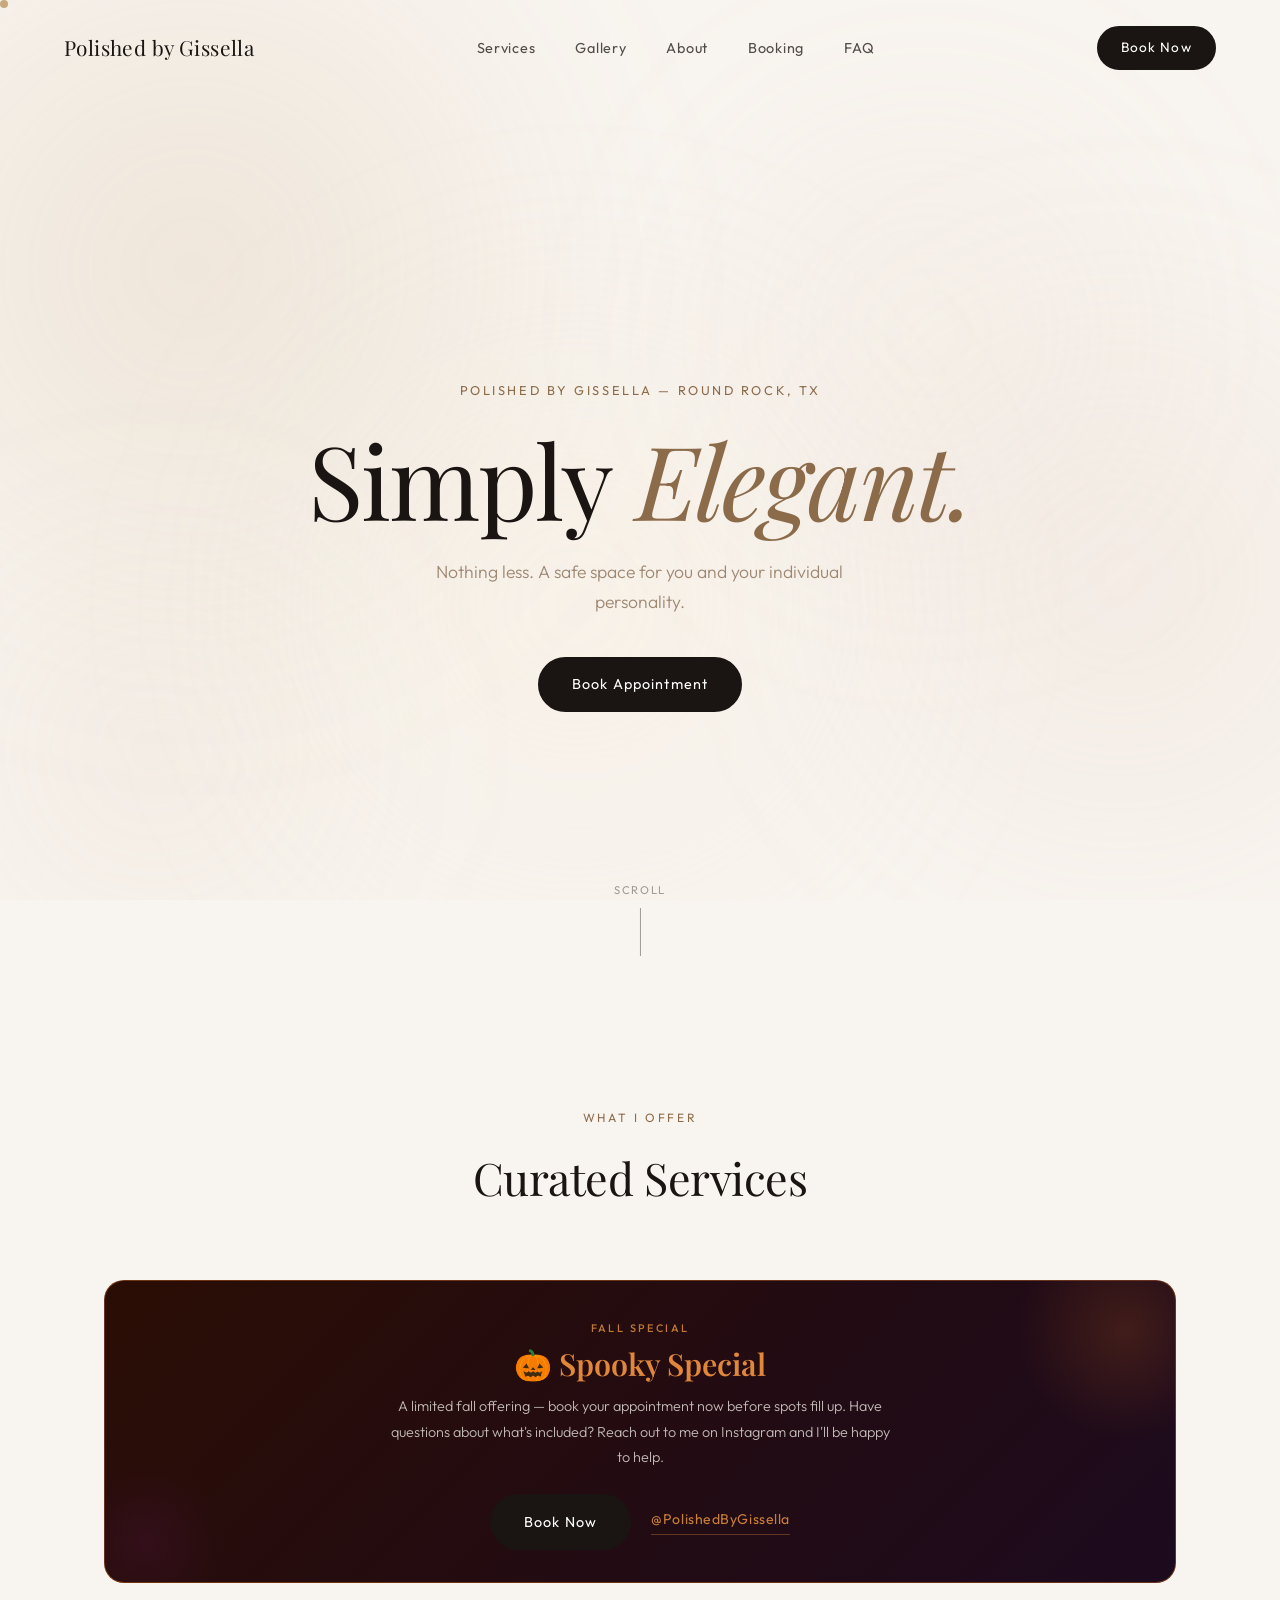
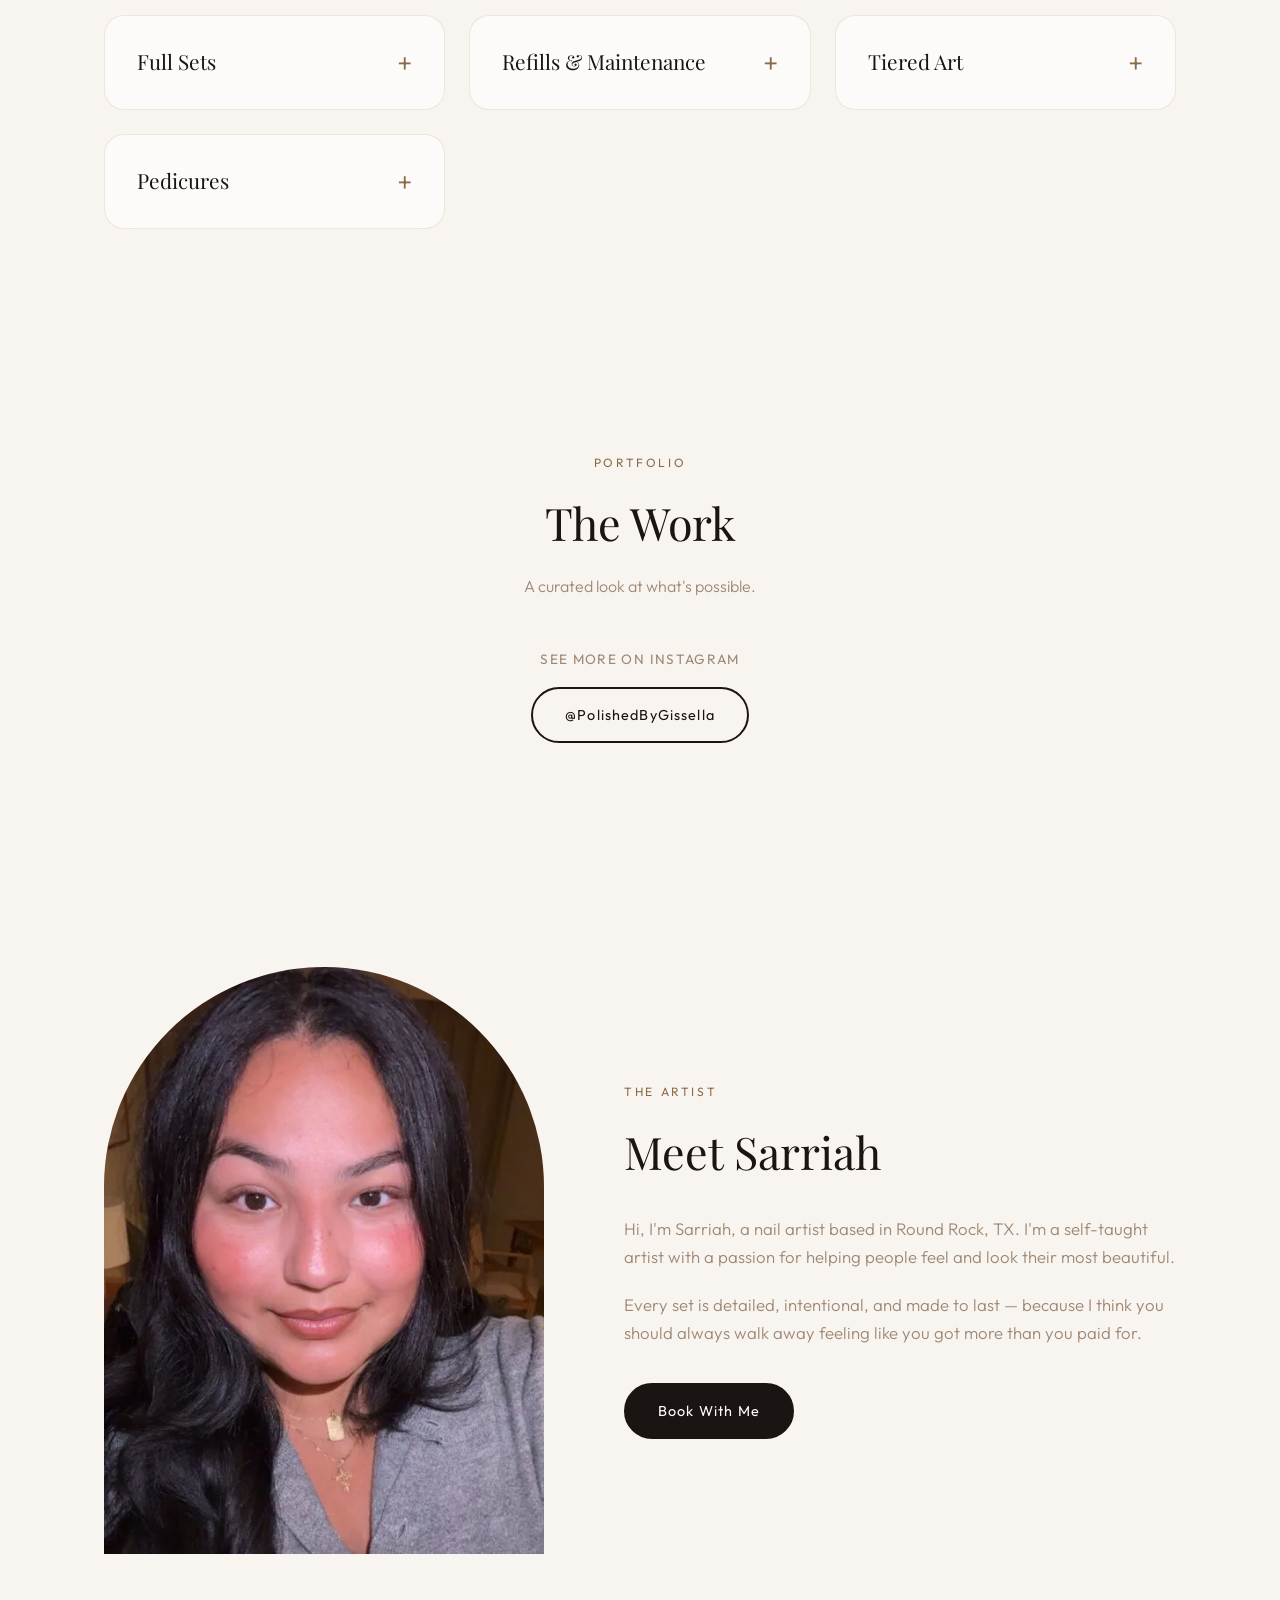
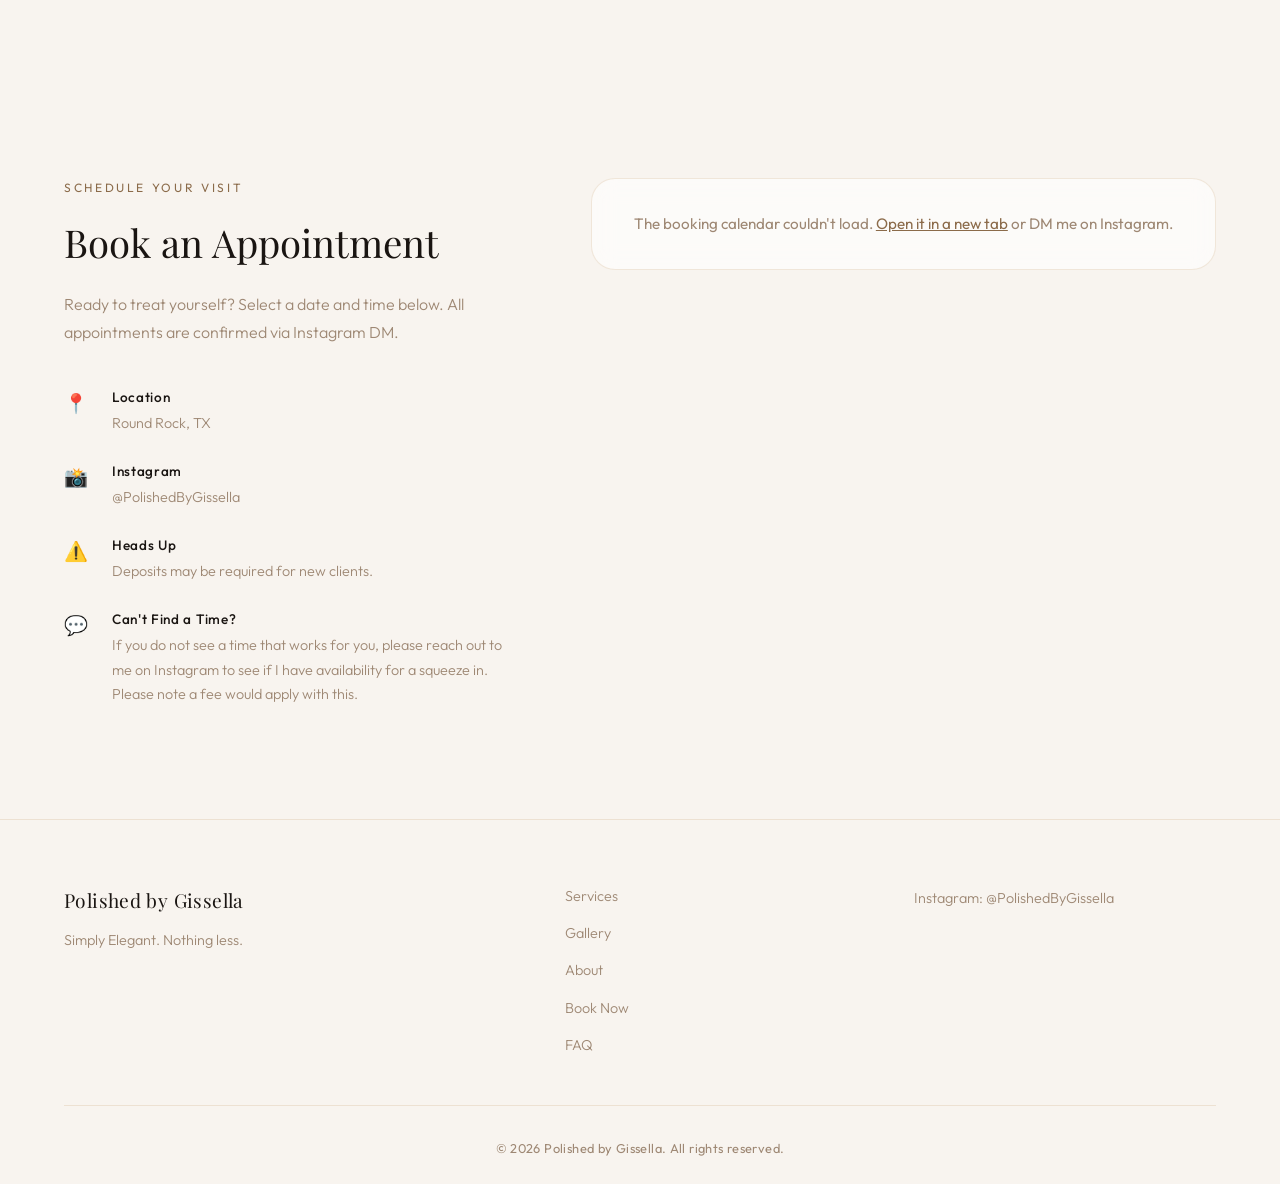
==== commit fbcb7550: "Shorten Rebalancing service description Co-Authored-By: Claude Opus 5.5 <noreply@anthropic.com>" ====
--- a/index.html
+++ b/index.html
@@ -348,7 +348,7 @@
                         <li>
                             <div class="service-details">
                                 <strong>Rebalancing</strong>
-                                For clients 4+ weeks without a refill, when the apex has shifted up and puts pressure on the nail plate. If a rebalance isn't safe, a removal &amp; new set may be needed. Soft gel: $50 · Hard gel: $55.
+                                For sets 4+ weeks without a refill. Soft gel: $50 · Hard gel: $55.
                             </div>
                             <span class="price">$50–$55</span>
                         </li>
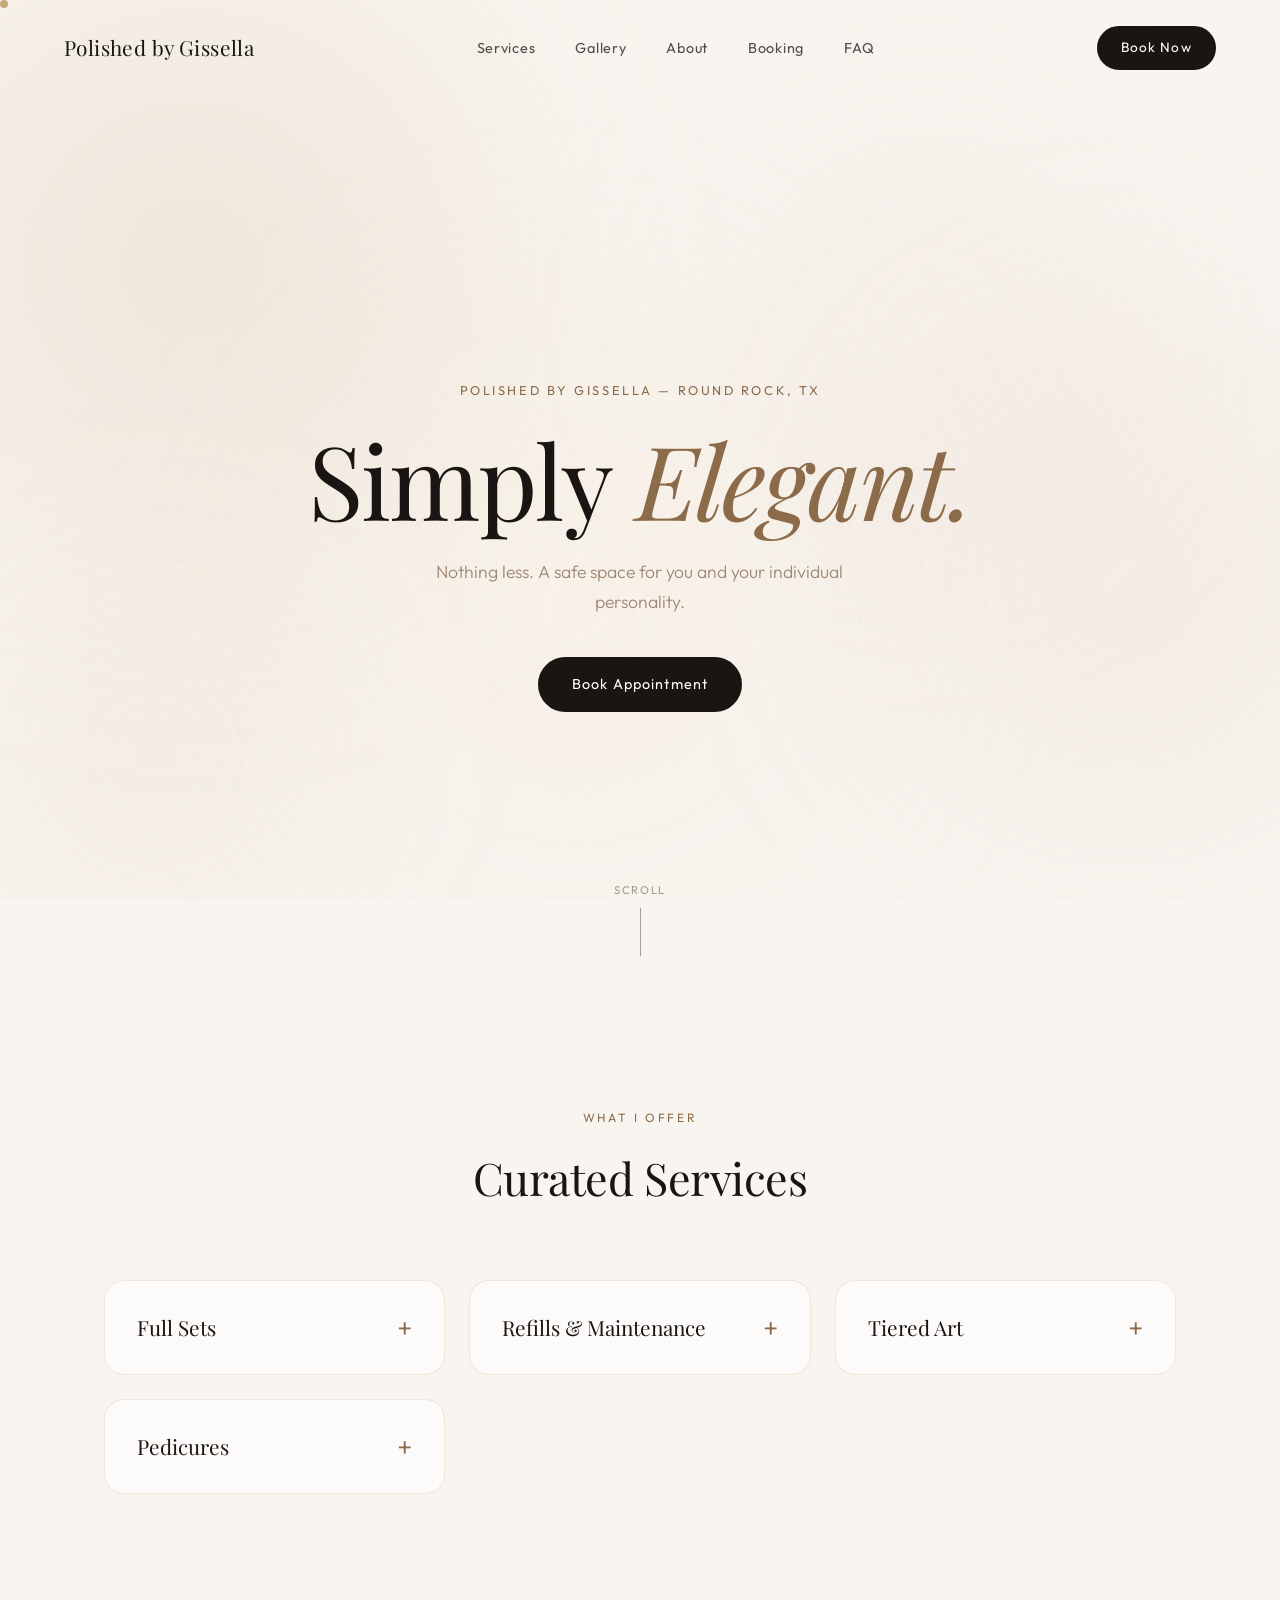
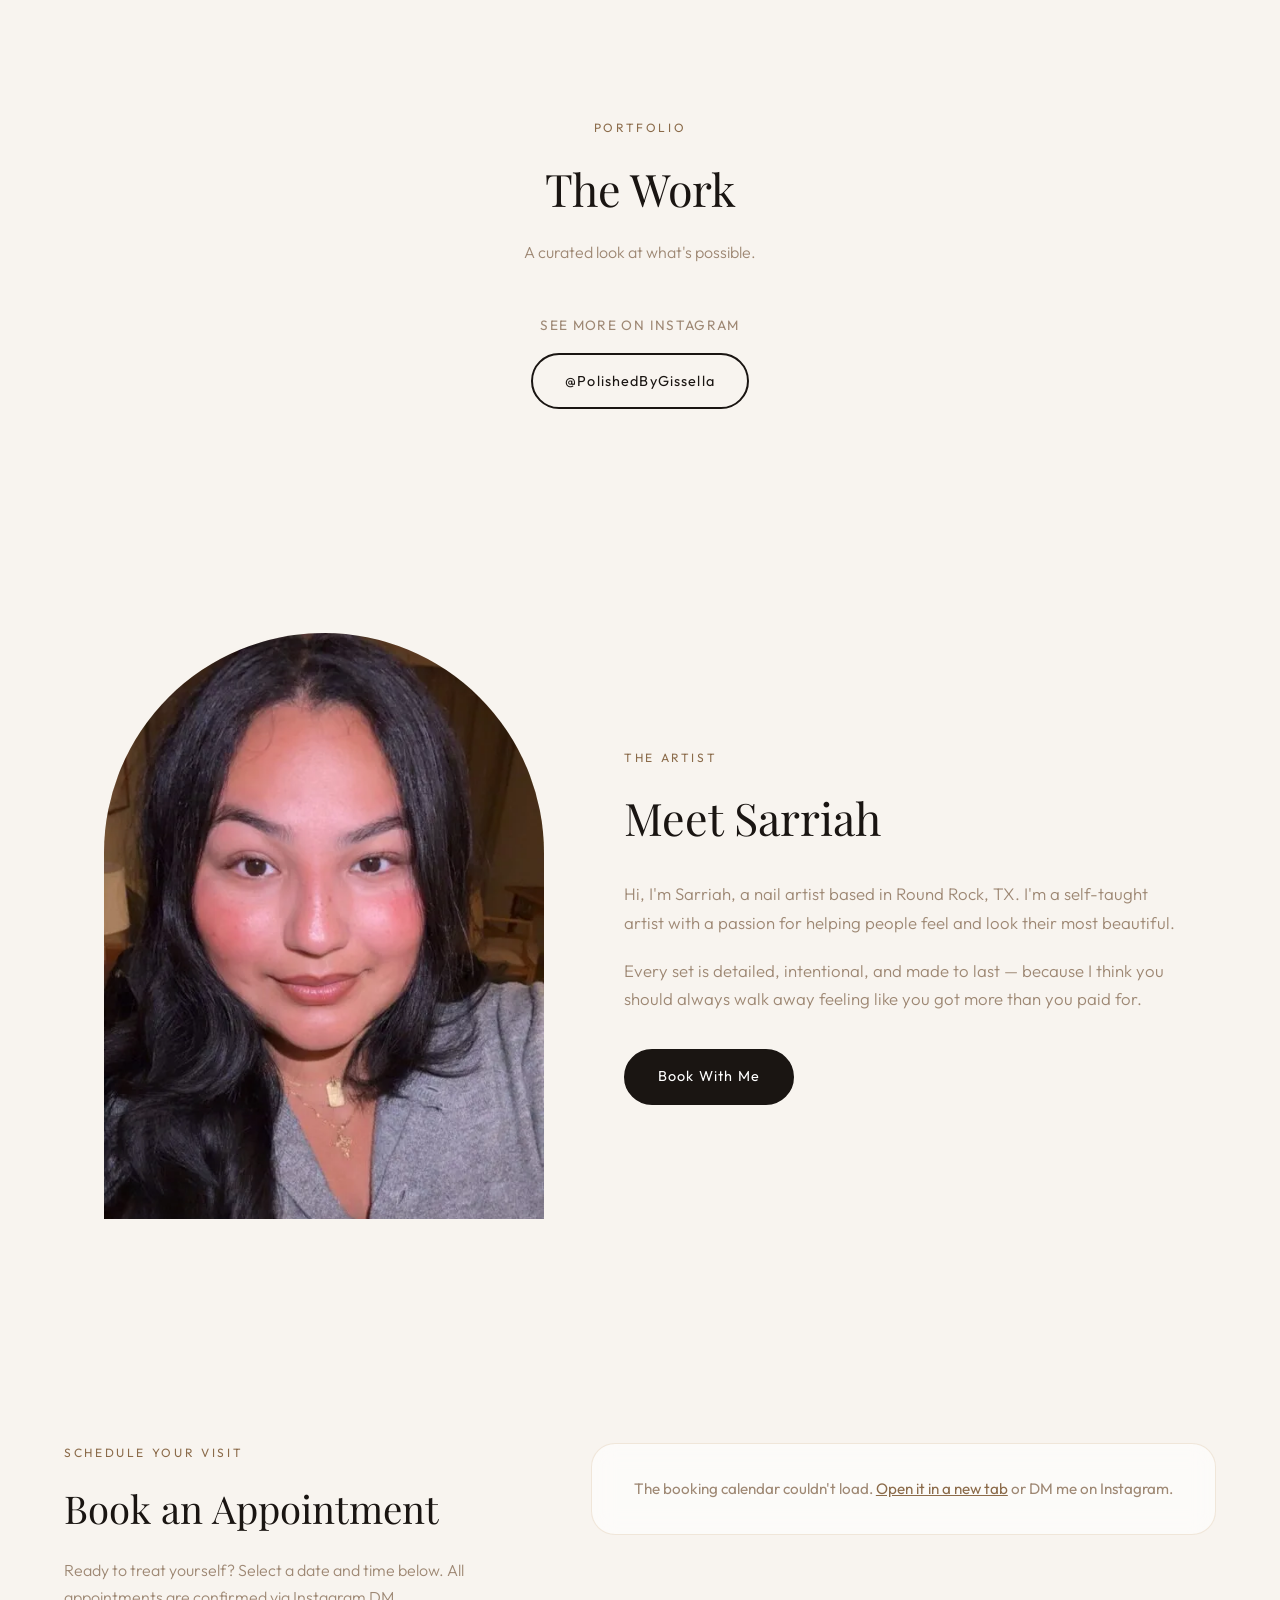
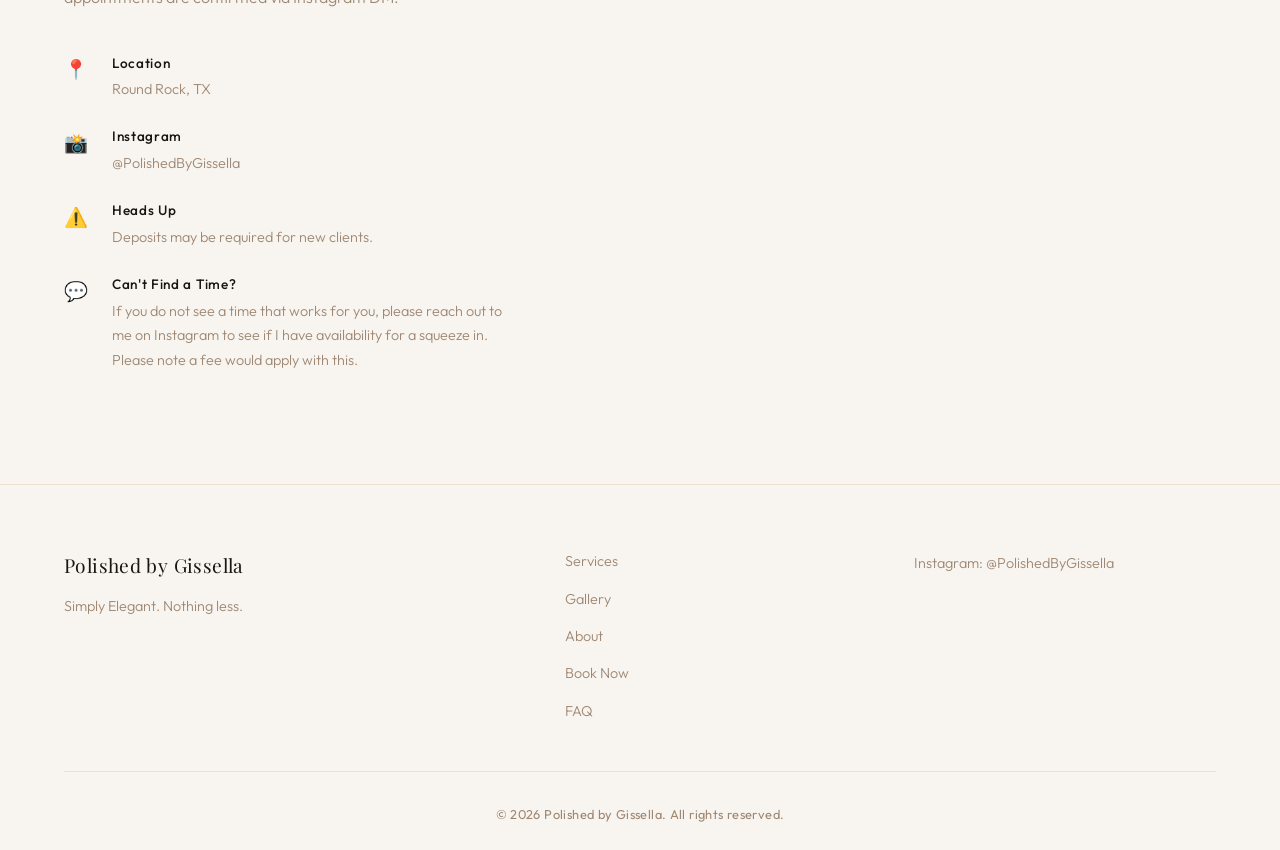
==== commit f53bdf72: "Remove Spooky Special fall promo banner Co-Authored-By: Claude Sonnet 4.6 <noreply@anthropic.com>" ====
--- a/index.html
+++ b/index.html
@@ -264,16 +264,6 @@
             <h2 class="section-title">Curated Services</h2>
         </div>
 
-        <div class="service-promo">
-            <span class="service-promo-eyebrow">Fall Special</span>
-            <h3 class="service-promo-title">🎃 Spooky Special</h3>
-            <p class="service-promo-desc">A limited fall offering — book your appointment now before spots fill up. Have questions about what's included? Reach out to me on Instagram and I'll be happy to help.</p>
-            <div class="service-promo-actions">
-                <a href="#booking" class="btn">Book Now</a>
-                <a href="https://www.instagram.com/polishedbygissella" target="_blank" rel="noopener noreferrer" class="service-promo-ig">@PolishedByGissella</a>
-            </div>
-        </div>
-
         <div class="service-grid">
 
             <div class="service-card">
--- a/style.css
+++ b/style.css
@@ -626,91 +626,6 @@
     text-transform: uppercase;
     color: var(--accent);
     white-space: nowrap;
-}
-
-.service-promo {
-    background: linear-gradient(135deg, #2A0D04 0%, #1C0A1E 100%);
-    border: 1px solid rgba(220, 110, 30, 0.4);
-    border-radius: 20px;
-    padding: 2rem 2.5rem;
-    margin-bottom: 2rem;
-    text-align: center;
-    position: relative;
-    overflow: hidden;
-}
-
-.service-promo::before {
-    content: '';
-    position: absolute;
-    top: -60px;
-    right: -60px;
-    width: 220px;
-    height: 220px;
-    background: radial-gradient(circle, rgba(220, 110, 30, 0.18) 0%, transparent 70%);
-    pointer-events: none;
-}
-
-.service-promo::after {
-    content: '';
-    position: absolute;
-    bottom: -40px;
-    left: -40px;
-    width: 160px;
-    height: 160px;
-    background: radial-gradient(circle, rgba(120, 30, 120, 0.15) 0%, transparent 70%);
-    pointer-events: none;
-}
-
-.service-promo-eyebrow {
-    display: inline-block;
-    font-size: 0.68rem;
-    font-weight: 500;
-    letter-spacing: 0.22em;
-    text-transform: uppercase;
-    color: rgba(220, 140, 60, 0.85);
-    margin-bottom: 0.5rem;
-}
-
-.service-promo-title {
-    font-family: 'Playfair Display', Georgia, serif;
-    font-size: 1.9rem;
-    font-weight: 600;
-    color: #E0873A;
-    margin: 0 0 0.75rem;
-    line-height: 1.2;
-}
-
-.service-promo-desc {
-    color: rgba(248, 244, 239, 0.75);
-    font-size: 0.9rem;
-    font-weight: 300;
-    line-height: 1.75;
-    max-width: 500px;
-    margin: 0 auto 1.5rem;
-}
-
-.service-promo-actions {
-    display: flex;
-    gap: 1.25rem;
-    justify-content: center;
-    align-items: center;
-    flex-wrap: wrap;
-}
-
-.service-promo-ig {
-    color: rgba(220, 140, 60, 0.9);
-    text-decoration: none;
-    font-size: 0.88rem;
-    font-weight: 400;
-    letter-spacing: 0.04em;
-    border-bottom: 1px solid rgba(220, 140, 60, 0.35);
-    padding-bottom: 2px;
-    transition: color var(--transition), border-color var(--transition);
-}
-
-.service-promo-ig:hover {
-    color: #E0873A;
-    border-color: rgba(220, 140, 60, 0.7);
 }
 
 .service-list {
